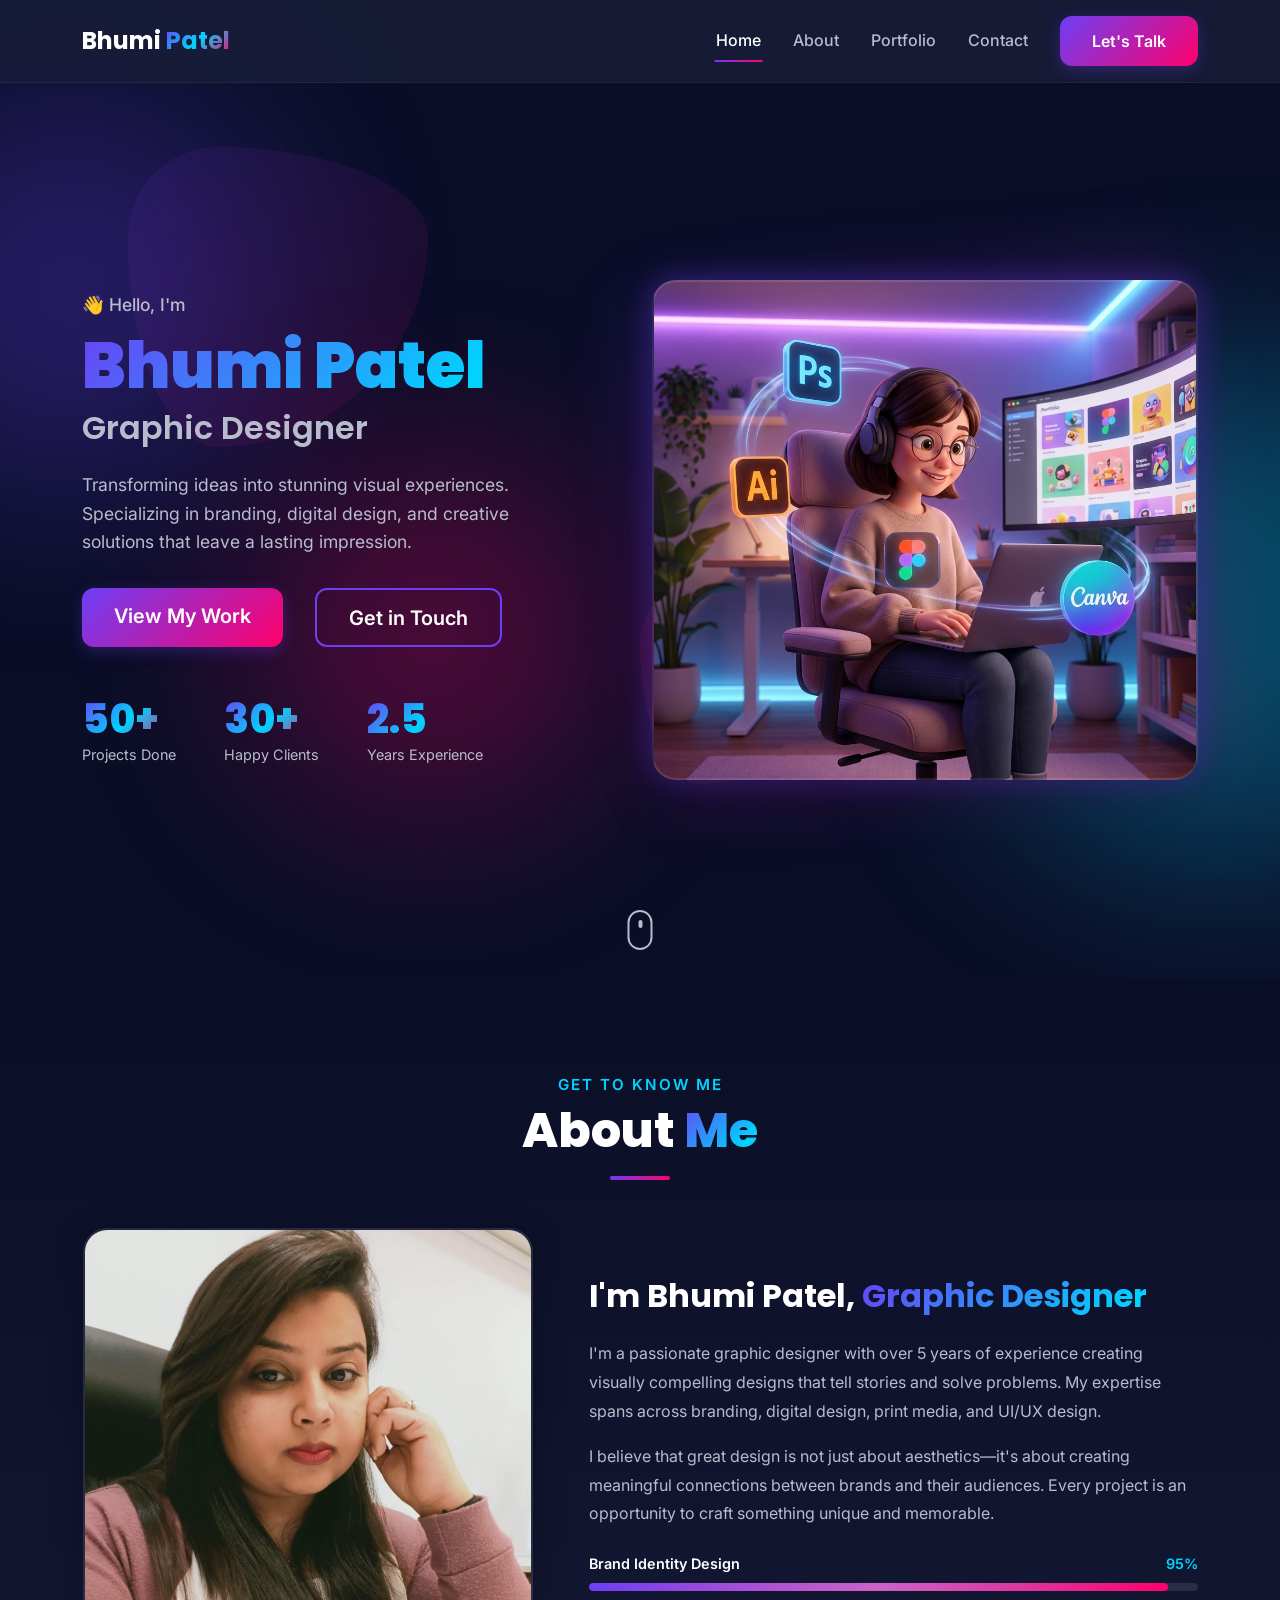
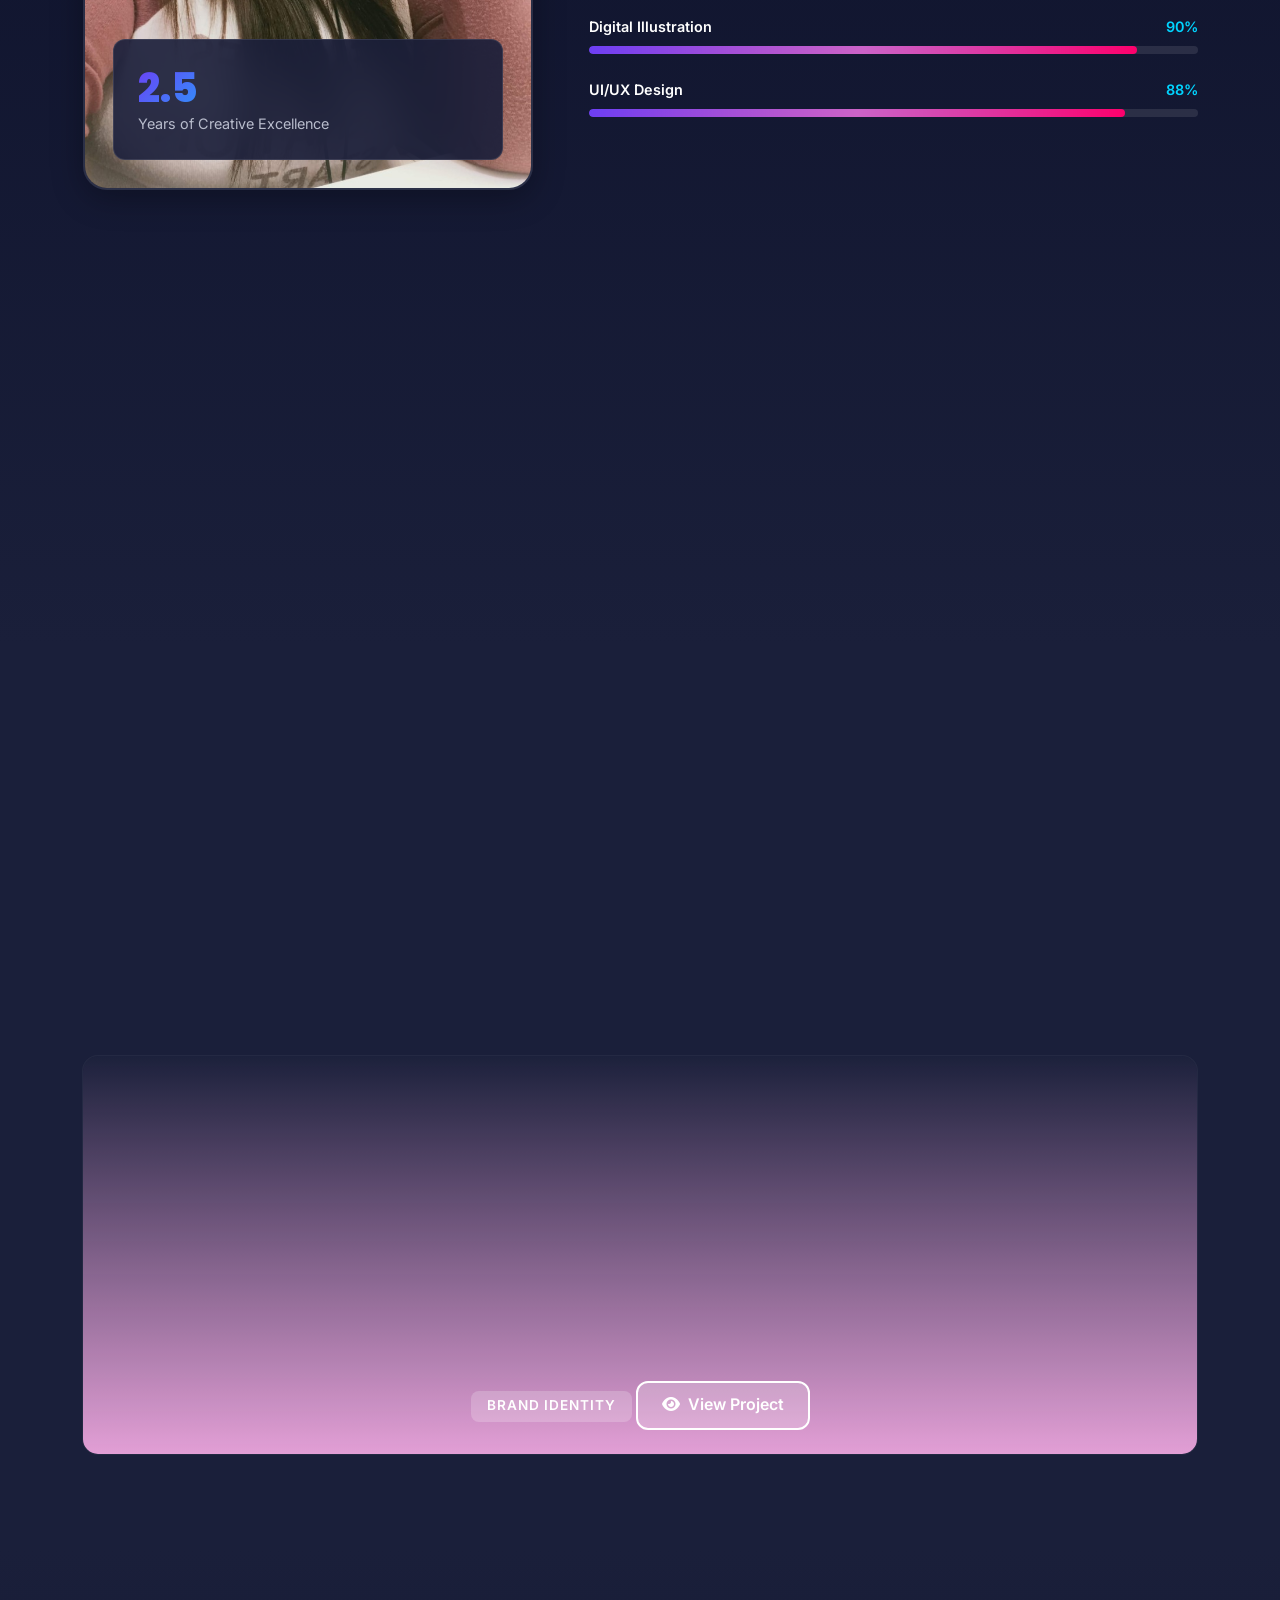
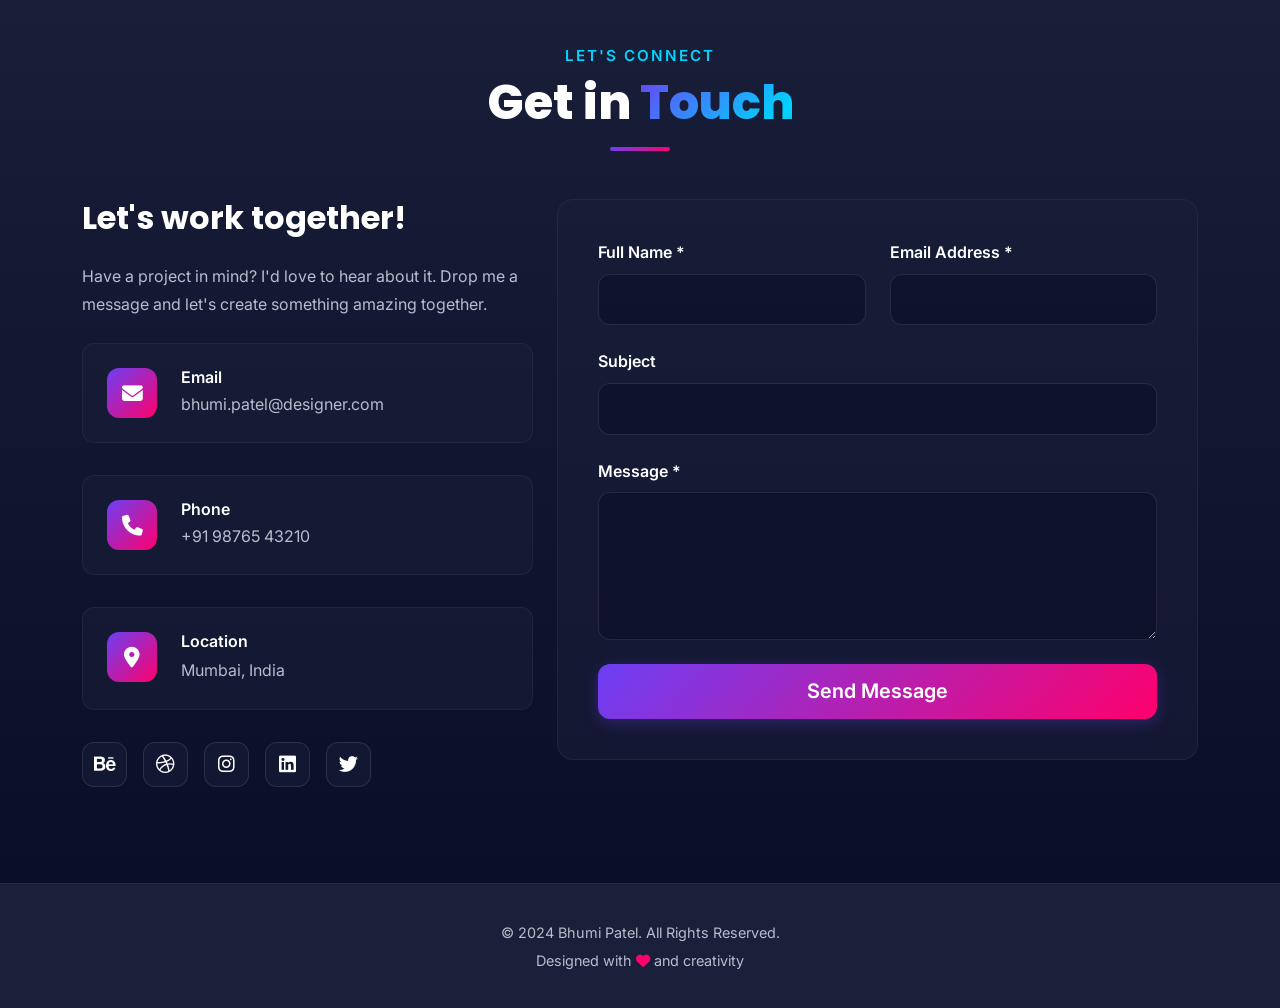
==== index.html @ ef83e72d "Add project files." ====
<!DOCTYPE html>
<html lang="en">

<head>
    <meta charset="UTF-8">
    <meta name="viewport" content="width=device-width, initial-scale=1.0">
    <meta name="description"
        content="Bhumi Patel - Professional Graphic Designer Portfolio | Photoshop, Illustrator, Figma Expert">
    <meta name="keywords" content="graphic designer, portfolio, Bhumi Patel, Photoshop, Illustrator, Figma, Canva">
    <title>Bhumi Patel | Graphic Designer Portfolio</title>

    <!-- Bootstrap 5 CSS -->
    <link href="https://cdn.jsdelivr.net/npm/bootstrap@5.3.2/dist/css/bootstrap.min.css" rel="stylesheet">

    <!-- Google Fonts -->
    <link rel="preconnect" href="https://fonts.googleapis.com">
    <link rel="preconnect" href="https://fonts.gstatic.com" crossorigin>
    <link
        href="https://fonts.googleapis.com/css2?family=Inter:wght@300;400;500;600;700;800&family=Poppins:wght@400;500;600;700;800;900&display=swap"
        rel="stylesheet">

    <!-- Font Awesome Icons -->
    <link rel="stylesheet" href="https://cdnjs.cloudflare.com/ajax/libs/font-awesome/6.5.1/css/all.min.css">

    <!-- Custom CSS -->
    <link rel="stylesheet" href="css/style.css">

</head>

<body>
    <!-- Loading Screen -->
    <div id="loading-screen">
        <div class="loader">
            <div class="loader-circle"></div>
            <p class="mt-3">Loading Portfolio...</p>
        </div>
    </div>

    <!-- Floating Blur Elements -->
    <div class="blur-element blur-1"></div>
    <div class="blur-element blur-2"></div>
    <div class="blur-element blur-3"></div>

    <!-- Navigation -->
    <nav class="navbar navbar-expand-lg fixed-top" id="mainNav">
        <div class="container">
            <a class="navbar-brand" href="#home">
                <span class="brand-text">Bhumi</span>
                <span class="brand-accent">Patel</span>
            </a>
            <button class="navbar-toggler" type="button" data-bs-toggle="collapse" data-bs-target="#navbarNav">
                <span></span>
                <span></span>
                <span></span>
            </button>
            <div class="collapse navbar-collapse" id="navbarNav">
                <ul class="navbar-nav ms-auto">
                    <li class="nav-item">
                        <a class="nav-link active" href="#home">Home</a>
                    </li>
                    <li class="nav-item">
                        <a class="nav-link" href="#about">About</a>
                    </li>
                    <li class="nav-item">
                        <a class="nav-link" href="#portfolio">Portfolio</a>
                    </li>
                    <li class="nav-item">
                        <a class="nav-link" href="#contact">Contact</a>
                    </li>
                </ul>
                <a href="#contact" class="btn btn-primary ms-lg-3 cta-btn">Let's Talk</a>
            </div>
        </div>
    </nav>

    <!-- Hero Section -->
    <section id="home" class="hero-section">
        <div class="hero-bg-shapes">
            <div class="shape shape-1"></div>
            <div class="shape shape-2"></div>
            <div class="shape shape-3"></div>
        </div>
        <div class="container">
            <div class="row align-items-center min-vh-100">
                <div class="col-lg-6" data-aos="fade-right">
                    <div class="hero-content">
                        <h5 class="hero-subtitle">👋 Hello, I'm</h5>
                        <h1 class="hero-title">
                            <span class="gradient-text">Bhumi Patel</span>
                        </h1>
                        <h2 class="hero-tagline">Graphic Designer</h2>
                        <p class="hero-description">
                            Transforming ideas into stunning visual experiences. Specializing in branding,
                            digital design, and creative solutions that leave a lasting impression.
                        </p>
                        <div class="hero-buttons">
                            <a href="#portfolio" class="btn btn-primary btn-lg me-3">View My Work</a>
                            <a href="#contact" class="btn btn-outline-primary btn-lg">Get in Touch</a>
                        </div>
                        <div class="hero-stats">
                            <div class="stat-item">
                                <h3>50+</h3>
                                <p>Projects Done</p>
                            </div>
                            <div class="stat-item">
                                <h3>30+</h3>
                                <p>Happy Clients</p>
                            </div>
                            <div class="stat-item">
                                <h3>2.5</h3>
                                <p>Years Experience</p>
                            </div>
                        </div>
                    </div>
                </div>
                <div class="col-lg-6" data-aos="fade-left">
                    <div class="hero-image-container">
                        <div class="hero-image-bg"></div>
                        <div class="hero-image" id="heroImage"></div>
                    </div>
                </div>
            </div>
        </div>
        <div class="scroll-indicator">
            <div class="mouse"></div>
        </div>
    </section>

    <!-- About Section -->
    <section id="about" class="about-section section-padding">
        <div class="container">
            <div class="section-header text-center" data-aos="fade-up">
                <h6 class="section-subtitle">Get to Know Me</h6>
                <h2 class="section-title">About <span class="gradient-text">Me</span></h2>
                <div class="title-underline"></div>
            </div>

            <div class="row align-items-center mt-5">
                <div class="col-lg-5" data-aos="fade-right">
                    <div class="about-image-wrapper">
                        <div class="about-image">
                            <img src="img/about-me.jpg" alt="Bhumi Patel" class="img-fluid">
                        </div>
                        <div class="about-image-overlay">
                            <div class="overlay-text">
                                <h3>2.5</h3>
                                <p>Years of Creative Excellence</p>
                            </div>
                        </div>
                    </div>
                </div>
                <div class="col-lg-7" data-aos="fade-left">
                    <div class="about-content">
                        <h3 class="about-heading">I'm Bhumi Patel, <span class="gradient-text">Graphic Designer</span>
                        </h3>
                        <p class="about-text">
                            I'm a passionate graphic designer with over 5 years of experience creating
                            visually compelling designs that tell stories and solve problems. My expertise
                            spans across branding, digital design, print media, and UI/UX design.
                        </p>
                        <p class="about-text">
                            I believe that great design is not just about aesthetics—it's about creating
                            meaningful connections between brands and their audiences. Every project is
                            an opportunity to craft something unique and memorable.
                        </p>

                        <!-- Skills Progress -->
                        <div class="skills-wrapper mt-4">
                            <div class="skill-item">
                                <div class="skill-header">
                                    <span>Brand Identity Design</span>
                                    <span class="skill-percentage">95%</span>
                                </div>
                                <div class="skill-bar">
                                    <div class="skill-progress" style="width: 95%"></div>
                                </div>
                            </div>
                            <div class="skill-item">
                                <div class="skill-header">
                                    <span>Digital Illustration</span>
                                    <span class="skill-percentage">90%</span>
                                </div>
                                <div class="skill-bar">
                                    <div class="skill-progress" style="width: 90%"></div>
                                </div>
                            </div>
                            <div class="skill-item">
                                <div class="skill-header">
                                    <span>UI/UX Design</span>
                                    <span class="skill-percentage">88%</span>
                                </div>
                                <div class="skill-bar">
                                    <div class="skill-progress" style="width: 88%"></div>
                                </div>
                            </div>
                        </div>
                    </div>
                </div>
            </div>

            <!-- Design Tools -->
            <div class="tools-section mt-5" data-aos="fade-up">
                <h3 class="text-center mb-5">My <span class="gradient-text">Design Tools</span></h3>
                <div class="row g-4">
                    <div class="col-lg-2 col-md-4 col-6">
                        <div class="tool-card">
                            <div class="tool-icon photoshop">
                                <img src="img/photoshop-v2.jpg" alt="Photoshop">
                            </div>
                            <h5>Photoshop</h5>
                        </div>
                    </div>
                    <div class="col-lg-2 col-md-4 col-6">
                        <div class="tool-card">
                            <div class="tool-icon illustrator">
                                <img src="img/Illustrator logo.jpeg" alt="Illustrator">
                            </div>
                            <h5>Illustrator</h5>
                        </div>
                    </div>
                    <div class="col-lg-2 col-md-4 col-6">
                        <div class="tool-card">
                            <div class="tool-icon coraldraw">
                                <img src="img/CorelDraw.jpeg" alt="CorelDRAW">
                            </div>
                            <h5>CorelDRAW</h5>
                        </div>
                    </div>
                    <div class="col-lg-2 col-md-4 col-6">
                        <div class="tool-card">
                            <div class="tool-icon figma">
                                <img src="img/figma-3d.jpg" alt="Figma">
                            </div>
                            <h5>Figma</h5>
                        </div>
                    </div>
                    <div class="col-lg-2 col-md-4 col-6">
                        <div class="tool-card">
                            <div class="tool-icon canva">
                                <img src="img/Canva Logo.jpeg" alt="Canva">
                            </div>
                            <h5>Canva</h5>
                        </div>
                    </div>
                    <div class="col-lg-2 col-md-4 col-6">
                        <div class="tool-card">
                            <div class="tool-icon other">
                                <i class="fas fa-plus"></i>
                            </div>
                            <h5>More Tools</h5>
                        </div>
                    </div>
                </div>
            </div>
        </div>
    </section>

    <!-- Portfolio Section -->
    <section id="portfolio" class="portfolio-section section-padding">
        <div class="container">
            <div class="section-header text-center" data-aos="fade-up">
                <h6 class="section-subtitle">My Creative Work</h6>
                <h2 class="section-title">Featured <span class="gradient-text">Portfolio</span></h2>
                <div class="title-underline"></div>
            </div>

            <!-- Portfolio Filter -->
            <div class="portfolio-filter text-center mt-5" data-aos="fade-up">
                <button class="filter-btn active" data-filter="branding">Brand Identity</button>
                <button class="filter-btn" data-filter="logo">Logo Design</button>
                <button class="filter-btn" data-filter="uiux">UI UX Design</button>
                <button class="filter-btn" data-filter="social">Social Media</button>
                <button class="filter-btn" data-filter="beauty">Beauty Studio</button>
                <button class="filter-btn" data-filter="festival">Festival Posts</button>
                <button class="filter-btn" data-filter="print">Print Design</button>
            </div>

            <!-- Portfolio Grid -->
            <div id="portfolio-grid" class="portfolio-grid mt-5">
                <!-- Data dynamically loaded from projects.json -->
            </div>
        </div>
    </section>

    <!-- Contact Section -->
    <section id="contact" class="contact-section section-padding">
        <div class="container">
            <div class="section-header text-center" data-aos="fade-up">
                <h6 class="section-subtitle">Let's Connect</h6>
                <h2 class="section-title">Get in <span class="gradient-text">Touch</span></h2>
                <div class="title-underline"></div>
            </div>

            <div class="row mt-5">
                <div class="col-lg-5" data-aos="fade-right">
                    <div class="contact-info">
                        <h3 class="mb-4">Let's work together!</h3>
                        <p class="mb-4">
                            Have a project in mind? I'd love to hear about it.
                            Drop me a message and let's create something amazing together.
                        </p>

                        <div class="contact-item">
                            <div class="contact-icon">
                                <i class="fas fa-envelope"></i>
                            </div>
                            <div class="contact-details">
                                <h5>Email</h5>
                                <a href="mailto:bhumi.patel@designer.com">bhumi.patel@designer.com</a>
                            </div>
                        </div>

                        <div class="contact-item">
                            <div class="contact-icon">
                                <i class="fas fa-phone"></i>
                            </div>
                            <div class="contact-details">
                                <h5>Phone</h5>
                                <a href="tel:+1234567890">+91 98765 43210</a>
                            </div>
                        </div>

                        <div class="contact-item">
                            <div class="contact-icon">
                                <i class="fas fa-map-marker-alt"></i>
                            </div>
                            <div class="contact-details">
                                <h5>Location</h5>
                                <p>Mumbai, India</p>
                            </div>
                        </div>

                        <div class="social-links mt-4">
                            <a href="#" class="social-link"><i class="fab fa-behance"></i></a>
                            <a href="#" class="social-link"><i class="fab fa-dribbble"></i></a>
                            <a href="#" class="social-link"><i class="fab fa-instagram"></i></a>
                            <a href="#" class="social-link"><i class="fab fa-linkedin"></i></a>
                            <a href="#" class="social-link"><i class="fab fa-twitter"></i></a>
                        </div>
                    </div>
                </div>

                <div class="col-lg-7" data-aos="fade-left">
                    <form id="contactForm" class="contact-form">
                        <div class="row">
                            <div class="col-md-6">
                                <div class="form-group">
                                    <label for="name">Full Name *</label>
                                    <input type="text" id="name" name="name" class="form-control" required>
                                    <span class="error-message"></span>
                                </div>
                            </div>
                            <div class="col-md-6">
                                <div class="form-group">
                                    <label for="email">Email Address *</label>
                                    <input type="email" id="email" name="email" class="form-control" required>
                                    <span class="error-message"></span>
                                </div>
                            </div>
                        </div>

                        <div class="form-group">
                            <label for="subject">Subject</label>
                            <input type="text" id="subject" name="subject" class="form-control">
                        </div>

                        <div class="form-group">
                            <label for="message">Message *</label>
                            <textarea id="message" name="message" class="form-control" rows="5" required></textarea>
                            <span class="error-message"></span>
                        </div>

                        <button type="submit" class="btn btn-primary btn-lg w-100">
                            <span class="btn-text">Send Message</span>
                            <span class="btn-loading" style="display: none;">
                                <i class="fas fa-spinner fa-spin"></i> Sending...
                            </span>
                        </button>

                        <div class="form-message mt-3" style="display: none;"></div>
                    </form>
                </div>
            </div>
        </div>
    </section>

    <!-- Footer -->
    <footer class="footer">
        <div class="container">
            <div class="footer-content">
                <p>&copy; 2024 Bhumi Patel. All Rights Reserved.</p>
                <p class="footer-tagline">Designed with <i class="fas fa-heart"></i> and creativity</p>
            </div>
        </div>
    </footer>

    <!-- Portfolio Modal -->
    <div class="modal fade" id="portfolioModal" tabindex="-1">
        <div class="modal-dialog modal-lg modal-dialog-centered">
            <div class="modal-content">
                <button type="button" class="modal-close" data-bs-dismiss="modal">
                    <i class="fas fa-times"></i>
                </button>
                <div class="modal-body">
                    <div id="projectCarousel" class="carousel slide mb-4" data-bs-ride="false">
                        <div class="carousel-inner" id="modalCarouselContents">
                            <!-- Images will be injected by JavaScript -->
                        </div>
                        <button class="carousel-control-prev" type="button" data-bs-target="#projectCarousel"
                            data-bs-slide="prev">
                            <span class="carousel-control-prev-icon" aria-hidden="true"></span>
                            <span class="visually-hidden">Previous</span>
                        </button>
                        <button class="carousel-control-next" type="button" data-bs-target="#projectCarousel"
                            data-bs-slide="next">
                            <span class="carousel-control-next-icon" aria-hidden="true"></span>
                            <span class="visually-hidden">Next</span>
                        </button>
                    </div>
                    <div class="modal-project-info text-center mt-3">
                        <span class="modal-category"></span>
                    </div>
                </div>
            </div>
        </div>
    </div>

    <!-- Bootstrap JS -->
    <script src="https://cdn.jsdelivr.net/npm/bootstrap@5.3.2/dist/js/bootstrap.bundle.min.js"></script>

    <!-- Custom JS -->
    <script src="js/projects-data.js"></script>
    <script src="js/script.js"></script>
</body>

</html>
---- css/style.css ----
/* ========================================
   CSS Variables & Design Tokens
   ======================================== */
:root {
    /* Colors */
    --color-primary: #6C3FF5;
    --color-secondary: #00D4FF;
    --color-accent: #FF006B;
    --color-bg-dark: #0A0E27;
    --color-bg-surface: #1A1F3A;
    --color-text-primary: #FFFFFF;
    --color-text-secondary: #B8BCCC;
    --color-text-muted: #6B7280;

    /* Gradients */
    --gradient-primary: linear-gradient(135deg, #6C3FF5 0%, #FF006B 100%);
    --gradient-secondary: linear-gradient(135deg, #00D4FF 0%, #6C3FF5 100%);
    --gradient-tertiary: linear-gradient(135deg, #FF006B 0%, #FF8A00 100%);
    --gradient-text: linear-gradient(135deg, #6C3FF5 0%, #00D4FF 50%, #FF006B 100%);

    /* Spacing */
    --spacing-xs: 0.5rem;
    --spacing-sm: 1rem;
    --spacing-md: 1.5rem;
    --spacing-lg: 2rem;
    --spacing-xl: 3rem;
    --spacing-2xl: 4rem;
    --spacing-3xl: 6rem;

    /* Typography */
    --font-primary: 'Inter', sans-serif;
    --font-heading: 'Poppins', sans-serif;

    /* Transitions */
    --transition-fast: 0.2s ease;
    --transition-normal: 0.3s ease;
    --transition-slow: 0.5s ease;

    /* Shadows */
    --shadow-sm: 0 2px 8px rgba(0, 0, 0, 0.1);
    --shadow-md: 0 4px 16px rgba(0, 0, 0, 0.2);
    --shadow-lg: 0 8px 32px rgba(0, 0, 0, 0.3);
    --shadow-glow: 0 0 30px rgba(108, 63, 245, 0.5);

    /* Border Radius */
    --radius-sm: 8px;
    --radius-md: 12px;
    --radius-lg: 16px;
    --radius-xl: 24px;
}

/* ========================================
   Global Styles & Reset
   ======================================== */
* {
    margin: 0;
    padding: 0;
    box-sizing: border-box;
}

html {
    scroll-behavior: smooth;
}

body {
    font-family: var(--font-primary);
    background-color: var(--color-bg-dark);
    color: var(--color-text-primary);
    line-height: 1.6;
    overflow-x: hidden;
}

::selection {
    background-color: var(--color-primary);
    color: var(--color-text-primary);
}

/* ========================================
   Loading Screen
   ======================================== */
#loading-screen {
    position: fixed;
    top: 0;
    left: 0;
    width: 100%;
    height: 100%;
    background: var(--color-bg-dark);
    display: flex;
    align-items: center;
    justify-content: center;
    z-index: 9999;
    transition: opacity 0.5s ease, visibility 0.5s ease;
}

#loading-screen.hidden {
    opacity: 0;
    visibility: hidden;
}

.loader {
    text-align: center;
}

.loader-circle {
    width: 60px;
    height: 60px;
    border: 4px solid transparent;
    border-top-color: var(--color-primary);
    border-right-color: var(--color-secondary);
    border-radius: 50%;
    animation: spin 1s linear infinite;
    margin: 0 auto;
}

.loader p {
    color: var(--color-text-secondary);
    margin-top: 1rem;
    font-size: 0.9rem;
}

@keyframes spin {
    to {
        transform: rotate(360deg);
    }
}

/* ========================================
   Floating Blur Elements
   ======================================== */
.blur-element {
    position: fixed;
    border-radius: 50%;
    filter: blur(100px);
    opacity: 0.3;
    pointer-events: none;
    z-index: -1;
    animation: floatAnimation 20s ease-in-out infinite;
}

.blur-1 {
    width: 400px;
    height: 400px;
    background: var(--color-primary);
    top: 10%;
    left: -10%;
    animation-delay: 0s;
}

.blur-2 {
    width: 500px;
    height: 500px;
    background: var(--color-secondary);
    top: 40%;
    right: -15%;
    animation-delay: 7s;
}

.blur-3 {
    width: 350px;
    height: 350px;
    background: var(--color-accent);
    bottom: 10%;
    left: 20%;
    animation-delay: 14s;
}

@keyframes floatAnimation {

    0%,
    100% {
        transform: translate(0, 0) rotate(0deg);
    }

    33% {
        transform: translate(30px, -50px) rotate(120deg);
    }

    66% {
        transform: translate(-20px, 20px) rotate(240deg);
    }
}

/* ========================================
   Navigation
   ======================================== */
.navbar {
    background: rgba(26, 31, 58, 0.8);
    backdrop-filter: blur(20px);
    padding: 1rem 0;
    transition: all var(--transition-normal);
    border-bottom: 1px solid rgba(255, 255, 255, 0.05);
}

.navbar.scrolled {
    background: rgba(26, 31, 58, 0.95);
    box-shadow: var(--shadow-lg);
}

.navbar-brand {
    font-family: var(--font-heading);
    font-size: 1.5rem;
    font-weight: 700;
    text-decoration: none;
}

.brand-text {
    color: var(--color-text-primary);
}

.brand-accent {
    background: var(--gradient-text);
    -webkit-background-clip: text;
    -webkit-text-fill-color: transparent;
    background-clip: text;
}

.navbar-nav .nav-link {
    color: var(--color-text-secondary);
    font-weight: 500;
    margin: 0 0.5rem;
    padding: 0.5rem 1rem;
    transition: all var(--transition-fast);
    position: relative;
}

.navbar-nav .nav-link::after {
    content: '';
    position: absolute;
    bottom: 0;
    left: 50%;
    transform: translateX(-50%);
    width: 0;
    height: 2px;
    background: var(--gradient-primary);
    transition: width var(--transition-normal);
}

.navbar-nav .nav-link:hover,
.navbar-nav .nav-link.active {
    color: var(--color-text-primary);
}

.navbar-nav .nav-link:hover::after,
.navbar-nav .nav-link.active::after {
    width: 80%;
}

.cta-btn {
    background: var(--gradient-primary);
    color: var(--color-text-primary);
    padding: 0.6rem 1.5rem;
    border-radius: var(--radius-md);
    border: none;
    font-weight: 600;
    transition: all var(--transition-normal);
    box-shadow: 0 4px 15px rgba(108, 63, 245, 0.3);
}

.cta-btn:hover {
    transform: translateY(-2px);
    box-shadow: 0 6px 20px rgba(108, 63, 245, 0.5);
    color: var(--color-text-primary);
}

/* Hamburger Menu */
.navbar-toggler {
    border: none;
    padding: 0;
    width: 30px;
    height: 24px;
    position: relative;
    cursor: pointer;
}

.navbar-toggler span {
    display: block;
    width: 100%;
    height: 3px;
    background: var(--color-text-primary);
    border-radius: 2px;
    position: absolute;
    transition: all var(--transition-normal);
}

.navbar-toggler span:nth-child(1) {
    top: 0;
}

.navbar-toggler span:nth-child(2) {
    top: 50%;
    transform: translateY(-50%);
}

.navbar-toggler span:nth-child(3) {
    bottom: 0;
}

.navbar-toggler:not(.collapsed) span:nth-child(1) {
    top: 50%;
    transform: translateY(-50%) rotate(45deg);
}

.navbar-toggler:not(.collapsed) span:nth-child(2) {
    opacity: 0;
}

.navbar-toggler:not(.collapsed) span:nth-child(3) {
    bottom: 50%;
    transform: translateY(50%) rotate(-45deg);
}

/* ========================================
   Hero Section
   ======================================== */
.hero-section {
    position: relative;
    min-height: 100vh;
    display: flex;
    align-items: center;
    overflow: hidden;
    padding-top: 80px;
}

.hero-bg-shapes {
    position: absolute;
    top: 0;
    left: 0;
    width: 100%;
    height: 100%;
    overflow: hidden;
    z-index: 0;
}

.shape {
    position: absolute;
    border-radius: 30% 70% 70% 30% / 30% 30% 70% 70%;
    animation: morphShape 15s ease-in-out infinite;
}

.shape-1 {
    width: 300px;
    height: 300px;
    background: linear-gradient(135deg, rgba(108, 63, 245, 0.1) 0%, rgba(255, 0, 107, 0.1) 100%);
    top: 15%;
    left: 10%;
    animation-delay: 0s;
}

.shape-2 {
    width: 250px;
    height: 250px;
    background: linear-gradient(135deg, rgba(0, 212, 255, 0.1) 0%, rgba(108, 63, 245, 0.1) 100%);
    top: 50%;
    right: 15%;
    animation-delay: 5s;
}

.shape-3 {
    width: 200px;
    height: 200px;
    background: linear-gradient(135deg, rgba(255, 0, 107, 0.1) 0%, rgba(255, 138, 0, 0.1) 100%);
    bottom: 20%;
    left: 50%;
    animation-delay: 10s;
}

@keyframes morphShape {

    0%,
    100% {
        border-radius: 30% 70% 70% 30% / 30% 30% 70% 70%;
        transform: rotate(0deg) scale(1);
    }

    25% {
        border-radius: 58% 42% 75% 25% / 76% 46% 54% 24%;
        transform: rotate(90deg) scale(1.1);
    }

    50% {
        border-radius: 50% 50% 33% 67% / 55% 27% 73% 45%;
        transform: rotate(180deg) scale(0.9);
    }

    75% {
        border-radius: 33% 67% 58% 42% / 63% 68% 32% 37%;
        transform: rotate(270deg) scale(1.05);
    }
}

.hero-content {
    position: relative;
    z-index: 2;
}

.hero-subtitle {
    font-size: 1.1rem;
    color: var(--color-text-secondary);
    margin-bottom: 1rem;
    animation: fadeInUp 0.8s ease 0.2s both;
}

.hero-title {
    font-family: var(--font-heading);
    font-size: 4rem;
    font-weight: 900;
    line-height: 1.1;
    margin-bottom: 0.5rem;
    animation: fadeInUp 0.8s ease 0.4s both;
}

.gradient-text {
    background: var(--gradient-text);
    -webkit-background-clip: text;
    -webkit-text-fill-color: transparent;
    background-clip: text;
    background-size: 200% auto;
    animation: gradientShift 3s linear infinite;
}

@keyframes gradientShift {
    to {
        background-position: 200% center;
    }
}

.hero-tagline {
    font-family: var(--font-heading);
    font-size: 2rem;
    font-weight: 600;
    color: var(--color-text-secondary);
    margin-bottom: 1.5rem;
    animation: fadeInUp 0.8s ease 0.6s both;
}

.hero-description {
    font-size: 1.1rem;
    color: var(--color-text-secondary);
    margin-bottom: 2rem;
    max-width: 500px;
    animation: fadeInUp 0.8s ease 0.8s both;
}

.hero-buttons {
    display: flex;
    gap: 1rem;
    flex-wrap: wrap;
    margin-bottom: 3rem;
    animation: fadeInUp 0.8s ease 1s both;
}

.btn-primary {
    background: var(--gradient-primary);
    color: var(--color-text-primary);
    border: none;
    padding: 0.8rem 2rem;
    border-radius: var(--radius-md);
    font-weight: 600;
    transition: all var(--transition-normal);
    box-shadow: 0 4px 15px rgba(108, 63, 245, 0.3);
}

.btn-primary:hover {
    transform: translateY(-3px);
    box-shadow: 0 8px 25px rgba(108, 63, 245, 0.5);
    color: var(--color-text-primary);
}

.btn-outline-primary {
    background: transparent;
    color: var(--color-text-primary);
    border: 2px solid var(--color-primary);
    padding: 0.8rem 2rem;
    border-radius: var(--radius-md);
    font-weight: 600;
    transition: all var(--transition-normal);
}

.btn-outline-primary:hover {
    background: var(--gradient-primary);
    border-color: transparent;
    transform: translateY(-3px);
    box-shadow: 0 8px 25px rgba(108, 63, 245, 0.5);
    color: var(--color-text-primary);
}

.hero-stats {
    display: flex;
    gap: 3rem;
    animation: fadeInUp 0.8s ease 1.2s both;
}

.stat-item h3 {
    font-family: var(--font-heading);
    font-size: 2.5rem;
    font-weight: 800;
    background: var(--gradient-text);
    -webkit-background-clip: text;
    -webkit-text-fill-color: transparent;
    background-clip: text;
    margin-bottom: 0;
}

.stat-item p {
    color: var(--color-text-secondary);
    font-size: 0.9rem;
    margin: 0;
}

/* Hero Image */
.hero-image-container {
    position: relative;
    animation: fadeInLeft 1s ease 0.5s both;
}

.hero-image-bg {
    position: absolute;
    width: 100%;
    height: 100%;
    background: var(--gradient-primary);
    border-radius: var(--radius-xl);
    transform: rotate(-5deg);
    opacity: 0.2;
    filter: blur(40px);
}

.hero-image {
    position: relative;
    width: 100%;
    height: 500px;
    background: url('../img/hero-girl.png') no-repeat center center;
    background-size: cover;
    border-radius: var(--radius-xl);
    border: 2px solid rgba(255, 255, 255, 0.1);
    backdrop-filter: blur(10px);
    display: flex;
    align-items: center;
    justify-content: center;
    overflow: hidden;
    box-shadow: var(--shadow-lg), var(--shadow-glow);
}

/* Removed placeholder emoji */

/* Scroll Indicator */
.scroll-indicator {
    position: absolute;
    bottom: 30px;
    left: 50%;
    transform: translateX(-50%);
    animation: bounce 2s infinite;
}

.mouse {
    width: 25px;
    height: 40px;
    border: 2px solid var(--color-text-secondary);
    border-radius: 15px;
    position: relative;
}

.mouse::before {
    content: '';
    width: 4px;
    height: 8px;
    background: var(--color-text-secondary);
    border-radius: 2px;
    position: absolute;
    top: 8px;
    left: 50%;
    transform: translateX(-50%);
    animation: scroll 1.5s infinite;
}

@keyframes scroll {
    0% {
        opacity: 1;
        transform: translateX(-50%) translateY(0);
    }

    100% {
        opacity: 0;
        transform: translateX(-50%) translateY(10px);
    }
}

@keyframes bounce {

    0%,
    20%,
    50%,
    80%,
    100% {
        transform: translateX(-50%) translateY(0);
    }

    40% {
        transform: translateX(-50%) translateY(-10px);
    }

    60% {
        transform: translateX(-50%) translateY(-5px);
    }
}

/* ========================================
   Section Utilities
   ======================================== */
.section-padding {
    padding: var(--spacing-3xl) 0;
}

.section-header {
    margin-bottom: var(--spacing-xl);
}

.section-subtitle {
    font-size: 0.95rem;
    color: var(--color-secondary);
    text-transform: uppercase;
    letter-spacing: 2px;
    font-weight: 600;
    margin-bottom: 0.5rem;
}

.section-title {
    font-family: var(--font-heading);
    font-size: 3rem;
    font-weight: 800;
    margin-bottom: 1rem;
}

.title-underline {
    width: 60px;
    height: 4px;
    background: var(--gradient-primary);
    margin: 0 auto;
    border-radius: 2px;
}

/* ========================================
   About Section
   ======================================== */
.about-section {
    background: linear-gradient(180deg, var(--color-bg-dark) 0%, var(--color-bg-surface) 100%);
    position: relative;
}

.about-image-wrapper {
    position: relative;
    width: 100%;
    max-width: 450px;
    margin: 0 auto;
    aspect-ratio: 4 / 5;
}

.about-image {
    width: 100%;
    height: 100%;
    border-radius: var(--radius-xl);
    border: 2px solid rgba(255, 255, 255, 0.1);
    backdrop-filter: blur(10px);
    overflow: hidden;
    position: relative;
    box-shadow: var(--shadow-lg);
}

.about-image img {
    width: 100%;
    height: 100%;
    object-fit: cover;
    background-color: rgba(255, 255, 255, 0.02);
    transition: transform var(--transition-slow);
}

.about-image:hover img {
    transform: scale(1.05);
}

/* Removed placeholder emoji */

.about-image-overlay {
    position: absolute;
    bottom: 30px;
    left: 30px;
    right: 30px;
    background: rgba(26, 31, 58, 0.9);
    backdrop-filter: blur(20px);
    padding: 1.5rem;
    border-radius: var(--radius-md);
    border: 1px solid rgba(255, 255, 255, 0.1);
}

.overlay-text h3 {
    font-family: var(--font-heading);
    font-size: 2.5rem;
    font-weight: 800;
    background: var(--gradient-text);
    -webkit-background-clip: text;
    -webkit-text-fill-color: transparent;
    background-clip: text;
    margin: 0;
}

.overlay-text p {
    color: var(--color-text-secondary);
    margin: 0;
    font-size: 0.9rem;
}

.about-content {
    padding-left: 2rem;
}

.about-heading {
    font-family: var(--font-heading);
    font-size: 2rem;
    font-weight: 700;
    margin-bottom: 1.5rem;
}

.about-text {
    color: var(--color-text-secondary);
    margin-bottom: 1rem;
    line-height: 1.8;
}

/* Skills */
.skill-item {
    margin-bottom: 1.5rem;
}

.skill-header {
    display: flex;
    justify-content: space-between;
    margin-bottom: 0.5rem;
    font-size: 0.9rem;
}

.skill-header span:first-child {
    color: var(--color-text-primary);
    font-weight: 600;
}

.skill-percentage {
    color: var(--color-secondary);
    font-weight: 600;
}

.skill-bar {
    height: 8px;
    background: rgba(255, 255, 255, 0.1);
    border-radius: var(--radius-sm);
    overflow: hidden;
}

.skill-progress {
    height: 100%;
    background: var(--gradient-primary);
    border-radius: var(--radius-sm);
    transition: width 1.5s ease;
    position: relative;
    overflow: hidden;
}

.skill-progress::after {
    content: '';
    position: absolute;
    top: 0;
    left: 0;
    right: 0;
    bottom: 0;
    background: linear-gradient(90deg, transparent, rgba(255, 255, 255, 0.3), transparent);
    animation: shimmer 2s infinite;
}

@keyframes shimmer {
    0% {
        transform: translateX(-100%);
    }

    100% {
        transform: translateX(100%);
    }
}

/* Tools */
.tools-section h3 {
    font-family: var(--font-heading);
    font-size: 2rem;
    font-weight: 700;
}

.tool-card {
    background: rgba(255, 255, 255, 0.03);
    backdrop-filter: blur(15px);
    padding: 2.5rem 1.5rem;
    border-radius: var(--radius-xl);
    border: 1px solid rgba(255, 255, 255, 0.1);
    text-align: center;
    transition: all var(--transition-normal);
    cursor: pointer;
    overflow: hidden;
    position: relative;
}

.tool-card:hover {
    transform: translateY(-15px);
    background: rgba(255, 255, 255, 0.05);
    border-color: var(--color-primary);
    box-shadow: 0 15px 40px rgba(108, 63, 245, 0.4),
        0 0 20px rgba(108, 63, 245, 0.2);
}

.tool-icon {
    width: 100px;
    height: 100px;
    margin: 0 auto 1.5rem;
    border-radius: var(--radius-lg);
    display: flex;
    align-items: center;
    justify-content: center;
    padding: 15px;
    transition: all var(--transition-normal);
    background: rgba(0, 0, 0, 0.2);
    border: 1px solid rgba(255, 255, 255, 0.05);
}

.tool-icon img {
    width: 100%;
    height: 100%;
    object-fit: cover;
}

.tool-icon i {
    font-size: 2rem;
}

.tool-card:hover .tool-icon {
    transform: scale(1.1) rotate(5deg);
}

.tool-icon.photoshop {
    background: transparent;
}

.tool-icon.illustrator {
    background: transparent;
}

.tool-icon.coraldraw {
    background: transparent;
}

.tool-icon.figma {
    background: transparent;
}

.tool-icon.canva {
    background: transparent;
}

.tool-icon.other {
    background: var(--gradient-primary);
}

.tool-card h5 {
    font-size: 1rem;
    font-weight: 600;
    margin: 0;
    color: var(--color-text-primary);
}

/* ========================================
   Portfolio Section
   ======================================== */
.portfolio-section {
    background: var(--color-bg-surface);
    position: relative;
}

.portfolio-filter {
    display: flex;
    gap: 1rem;
    justify-content: center;
    flex-wrap: wrap;
}

.filter-btn {
    background: transparent;
    color: var(--color-text-secondary);
    border: 2px solid rgba(255, 255, 255, 0.1);
    padding: 0.6rem 1.5rem;
    border-radius: var(--radius-md);
    font-weight: 600;
    cursor: pointer;
    transition: all var(--transition-normal);
}

.filter-btn:hover,
.filter-btn.active {
    background: var(--gradient-primary);
    border-color: transparent;
    color: var(--color-text-primary);
    transform: translateY(-2px);
    box-shadow: 0 5px 15px rgba(108, 63, 245, 0.4);
}

.portfolio-grid {
    display: grid;
    grid-template-columns: repeat(auto-fit, minmax(350px, 1fr));
    gap: 2rem;
}

.portfolio-item {
    transition: all var(--transition-normal);
}

.portfolio-item.hide {
    display: none;
}

.portfolio-card {
    position: relative;
    border-radius: var(--radius-lg);
    overflow: hidden;
    cursor: pointer;
    height: 400px;
    background: rgba(26, 31, 58, 0.6);
    border: 1px solid rgba(255, 255, 255, 0.05);
}

.portfolio-image {
    width: 100%;
    height: 100%;
    background-size: cover;
    background-repeat: no-repeat;
    background-position: center;
    background-color: rgba(255, 255, 255, 0.01);
    transition: transform var(--transition-slow);
}

/* Portfolio placeholder images with 3D Vector Style */
.portfolio-img-1 {
    background-image: url('https://images.unsplash.com/photo-1614850523296-d8c1af93d400?auto=format&fit=crop&q=80&w=800');
}

.portfolio-img-2 {
    background-image: url('../img/social-3d.png');
}

.portfolio-img-3 {
    background-image: url('https://images.unsplash.com/photo-1560750588-73207b1ef5b8?auto=format&fit=crop&q=80&w=800');
}

.portfolio-img-4 {
    background-image: url('https://images.unsplash.com/photo-1514361892635-6b07e31e75f9?auto=format&fit=crop&q=80&w=800');
}

.portfolio-img-5 {
    background-image: url('https://images.unsplash.com/photo-1572044162444-ad60f128bdea?auto=format&fit=crop&q=80&w=800');
}

.portfolio-img-6 {
    background-image: url('https://images.unsplash.com/photo-1562577309-4932fdd64cd1?auto=format&fit=crop&q=80&w=800');
}

.portfolio-img-7 {
    background-image: url('https://images.unsplash.com/photo-1581291518062-c9a796e50f34?auto=format&fit=crop&q=80&w=800');
}

.portfolio-overlay {
    position: absolute;
    top: 0;
    left: 0;
    width: 100%;
    height: 100%;
    /* background: linear-gradient(180deg, rgba(0, 0, 0, 0) 0%, rgba(108, 63, 245, 0.95) 100%); */
    background: linear-gradient(180deg, rgba(215, 177, 248, 0) 0%, rgba(237, 166, 222, 0.95) 100%);
    display: flex;
    align-items: flex-end;
    justify-content: center;
    opacity: 1;
}

.modal-carousel-container {
    width: 100%;
    background: rgba(0, 0, 0, 0.2);
    border-radius: var(--radius-lg);
    overflow: hidden;
    display: flex;
    align-items: center;
    justify-content: center;
    min-height: 300px;
    max-height: 70vh;
}

.modal-carousel-img {
    width: 100%;
    height: auto;
    max-height: 70vh;
    object-fit: contain;
    display: block;
    margin: 0 auto;
}

/* Mobile adjustments */
@media (max-width: 768px) {
    .modal-carousel-container {
        min-height: 200px;
        max-height: 50vh;
    }

    .modal-carousel-img {
        max-height: 50vh;
    }
}

.carousel-control-prev,
.carousel-control-next {
    width: 10%;
    opacity: 0.8;
}

.carousel-control-prev-icon,
.carousel-control-next-icon {
    background-color: rgba(108, 63, 245, 0.5);
    border-radius: 50%;
    padding: 1.5rem;
}

.carousel-control-prev:hover,
.carousel-control-next:hover {
    opacity: 1;
}

.portfolio-card:hover .portfolio-overlay {
    opacity: 1;
}

.portfolio-card:hover .portfolio-image {
    transform: scale(1.05);
}

.portfolio-content {
    text-align: center;
    padding: 1.5rem;
    transform: translateY(0);
}

.portfolio-category {
    display: inline-block;
    background: rgba(255, 255, 255, 0.2);
    padding: 0.3rem 1rem;
    border-radius: var(--radius-sm);
    font-size: 0.85rem;
    font-weight: 600;
    margin-bottom: 0.5rem;
    text-transform: uppercase;
    letter-spacing: 1px;
}

.portfolio-title {
    font-family: var(--font-heading);
    font-size: 1.5rem;
    font-weight: 700;
    margin-bottom: 0.5rem;
}

.portfolio-description {
    font-size: 0.95rem;
    margin-bottom: 1.5rem;
    opacity: 0.9;
}

.btn-view {
    background: rgba(255, 255, 255, 0.2);
    color: var(--color-text-primary);
    border: 2px solid var(--color-text-primary);
    padding: 0.6rem 1.5rem;
    border-radius: var(--radius-md);
    font-weight: 600;
    cursor: pointer;
    transition: all var(--transition-normal);
}

.btn-view:hover {
    background: var(--color-text-primary);
    color: var(--color-primary);
    transform: translateY(-2px);
}

/* ========================================
   Contact Section
   ======================================== */
.contact-section {
    background: linear-gradient(180deg, var(--color-bg-surface) 0%, var(--color-bg-dark) 100%);
}

.contact-info h3 {
    font-family: var(--font-heading);
    font-size: 2rem;
    font-weight: 700;
}

.contact-info p {
    color: var(--color-text-secondary);
    line-height: 1.8;
}

.contact-item {
    display: flex;
    gap: 1.5rem;
    margin-bottom: 2rem;
    padding: 1.5rem;
    background: rgba(26, 31, 58, 0.6);
    backdrop-filter: blur(10px);
    border-radius: var(--radius-md);
    border: 1px solid rgba(255, 255, 255, 0.05);
    transition: all var(--transition-normal);
}

.contact-item:hover {
    transform: translateX(10px);
    border-color: rgba(255, 255, 255, 0.2);
    box-shadow: 0 5px 20px rgba(108, 63, 245, 0.2);
}

.contact-icon {
    width: 50px;
    height: 50px;
    background: var(--gradient-primary);
    border-radius: var(--radius-md);
    display: flex;
    align-items: center;
    justify-content: center;
    font-size: 1.3rem;
    flex-shrink: 0;
}

.contact-details h5 {
    font-weight: 600;
    margin-bottom: 0.3rem;
    font-size: 1rem;
}

.contact-details a,
.contact-details p {
    color: var(--color-text-secondary);
    text-decoration: none;
    margin: 0;
    transition: color var(--transition-fast);
}

.contact-details a:hover {
    color: var(--color-secondary);
}

.social-links {
    display: flex;
    gap: 1rem;
}

.social-link {
    width: 45px;
    height: 45px;
    background: rgba(26, 31, 58, 0.6);
    border: 1px solid rgba(255, 255, 255, 0.1);
    border-radius: var(--radius-md);
    display: flex;
    align-items: center;
    justify-content: center;
    color: var(--color-text-primary);
    text-decoration: none;
    font-size: 1.2rem;
    transition: all var(--transition-normal);
}

.social-link:hover {
    background: var(--gradient-primary);
    border-color: transparent;
    color: var(--color-text-primary);
    transform: translateY(-5px);
    box-shadow: 0 5px 15px rgba(108, 63, 245, 0.4);
}

/* Contact Form */
.contact-form {
    background: rgba(26, 31, 58, 0.6);
    backdrop-filter: blur(10px);
    padding: 2.5rem;
    border-radius: var(--radius-lg);
    border: 1px solid rgba(255, 255, 255, 0.05);
}

.form-group {
    margin-bottom: 1.5rem;
}

.form-group label {
    display: block;
    margin-bottom: 0.5rem;
    font-weight: 600;
    color: var(--color-text-primary);
}

.form-control {
    width: 100%;
    padding: 0.8rem 1rem;
    background: rgba(10, 14, 39, 0.6);
    border: 1px solid rgba(255, 255, 255, 0.1);
    border-radius: var(--radius-md);
    color: var(--color-text-primary);
    font-family: var(--font-primary);
    transition: all var(--transition-normal);
}

.form-control:focus {
    outline: none;
    border-color: var(--color-primary);
    box-shadow: 0 0 0 3px rgba(108, 63, 245, 0.1);
}

.form-control::placeholder {
    color: var(--color-text-muted);
}

textarea.form-control {
    resize: vertical;
    min-height: 120px;
}

.error-message {
    display: block;
    color: var(--color-accent);
    font-size: 0.85rem;
    margin-top: 0.3rem;
}

.form-message {
    padding: 1.2rem;
    border-radius: var(--radius-lg);
    text-align: center;
    font-weight: 600;
    margin-top: 1.5rem;
    display: flex;
    align-items: center;
    justify-content: center;
    gap: 0.8rem;
    animation: fadeInUp 0.5s ease both;
    backdrop-filter: blur(10px);
}

.form-message.success {
    background: rgba(67, 233, 123, 0.15);
    color: #43e97b;
    border: 1px solid rgba(67, 233, 123, 0.3);
    box-shadow: 0 4px 15px rgba(67, 233, 123, 0.1);
}

.form-message.error {
    background: rgba(255, 0, 107, 0.15);
    color: var(--color-accent);
    border: 1px solid rgba(255, 0, 107, 0.3);
    box-shadow: 0 4px 15px rgba(255, 0, 107, 0.1);
}


/* ========================================
   Footer
   ======================================== */
.footer {
    background: var(--color-bg-surface);
    padding: 2rem 0;
    border-top: 1px solid rgba(255, 255, 255, 0.05);
    text-align: center;
}

.footer-content p {
    color: var(--color-text-secondary);
    margin: 0.3rem 0;
    font-size: 0.9rem;
}

.footer-tagline .fa-heart {
    color: var(--color-accent);
    animation: heartbeat 1.5s ease infinite;
}

@keyframes heartbeat {

    0%,
    100% {
        transform: scale(1);
    }

    10%,
    30% {
        transform: scale(1.1);
    }

    20%,
    40% {
        transform: scale(1);
    }
}

/* ========================================
   Portfolio Modal
   ======================================== */
.modal-content {
    background: var(--color-bg-surface);
    border: 1px solid rgba(255, 255, 255, 0.1);
    border-radius: var(--radius-lg);
    color: var(--color-text-primary);
}

.modal-close {
    position: absolute;
    top: 20px;
    right: 20px;
    width: 40px;
    height: 40px;
    background: rgba(255, 255, 255, 0.1);
    border: none;
    border-radius: 50%;
    color: var(--color-text-primary);
    font-size: 1.2rem;
    cursor: pointer;
    z-index: 10;
    transition: all var(--transition-normal);
}

.modal-close:hover {
    background: var(--color-accent);
    transform: rotate(90deg);
}

.modal-project-image {
    width: 100%;
    height: 300px;
    background: linear-gradient(135deg, rgba(108, 63, 245, 0.3) 0%, rgba(0, 212, 255, 0.3) 100%);
    border-radius: var(--radius-md);
    margin-bottom: 1.5rem;
}

.modal-project-info {
    padding: 0 1rem 1rem;
}

.modal-category {
    display: inline-block;
    background: var(--gradient-primary);
    padding: 0.3rem 1rem;
    border-radius: var(--radius-sm);
    font-size: 0.85rem;
    font-weight: 600;
    margin-bottom: 1rem;
}

.modal-title {
    font-family: var(--font-heading);
    font-size: 2rem;
    font-weight: 700;
    margin-bottom: 1rem;
}

.modal-description {
    color: var(--color-text-secondary);
    line-height: 1.8;
    margin-bottom: 2rem;
}

.modal-details {
    display: flex;
    flex-direction: column;
    gap: 1rem;
}

.detail-item {
    display: flex;
    gap: 1rem;
}

.detail-item strong {
    color: var(--color-text-primary);
    min-width: 80px;
}

.detail-item span {
    color: var(--color-text-secondary);
}

/* ========================================
   Animations
   ======================================== */
@keyframes fadeInUp {
    from {
        opacity: 0;
        transform: translateY(30px);
    }

    to {
        opacity: 1;
        transform: translateY(0);
    }
}

@keyframes fadeInLeft {
    from {
        opacity: 0;
        transform: translateX(-30px);
    }

    to {
        opacity: 1;
        transform: translateX(0);
    }
}

@keyframes fadeInRight {
    from {
        opacity: 0;
        transform: translateX(30px);
    }

    to {
        opacity: 1;
        transform: translateX(0);
    }
}

[data-aos] {
    opacity: 0;
    transition: opacity 0.8s ease, transform 0.8s ease;
}

[data-aos].aos-animate {
    opacity: 1;
}

[data-aos="fade-up"].aos-animate {
    animation: fadeInUp 0.8s ease both;
}

[data-aos="fade-left"].aos-animate {
    animation: fadeInLeft 0.8s ease both;
}

[data-aos="fade-right"].aos-animate {
    animation: fadeInRight 0.8s ease both;
}

[data-aos="zoom-in"].aos-animate {
    animation: zoomIn 0.8s ease both;
}

@keyframes zoomIn {
    from {
        opacity: 0;
        transform: scale(0.8);
    }

    to {
        opacity: 1;
        transform: scale(1);
    }
}

/* ========================================
   Responsive Design
   ======================================== */
@media (max-width: 991px) {
    .hero-title {
        font-size: 3rem;
    }

    .section-title {
        font-size: 2.5rem;
    }

    .hero-stats {
        gap: 2rem;
    }

    .about-content {
        padding-left: 0;
        margin-top: 2rem;
    }

    .navbar-collapse {
        background: rgba(26, 31, 58, 0.98);
        padding: 1.5rem;
        border-radius: var(--radius-md);
        margin-top: 1rem;
    }

    .cta-btn {
        margin-top: 1rem;
        width: 100%;
    }
}

@media (max-width: 767px) {
    .hero-title {
        font-size: 2.5rem;
    }

    .hero-tagline {
        font-size: 1.5rem;
    }

    .section-title {
        font-size: 2rem;
    }

    .hero-buttons {
        flex-direction: column;
    }

    .hero-buttons .btn {
        width: 100%;
    }

    .hero-stats {
        flex-direction: column;
        gap: 1.5rem;
    }

    .hero-image {
        height: 350px;
        margin-top: 2rem;
    }

    .portfolio-grid {
        grid-template-columns: 1fr;
    }

    .contact-form {
        padding: 1.5rem;
    }

    .section-padding {
        padding: var(--spacing-2xl) 0;
    }

    .tool-card {
        padding: 1.5rem 1rem;
    }

    .about-image-wrapper {
        height: 400px;
    }
}

@media (max-width: 575px) {
    .hero-title {
        font-size: 2rem;
    }

    .section-title {
        font-size: 1.75rem;
    }

    .filter-btn {
        padding: 0.5rem 1rem;
        font-size: 0.85rem;
    }
}
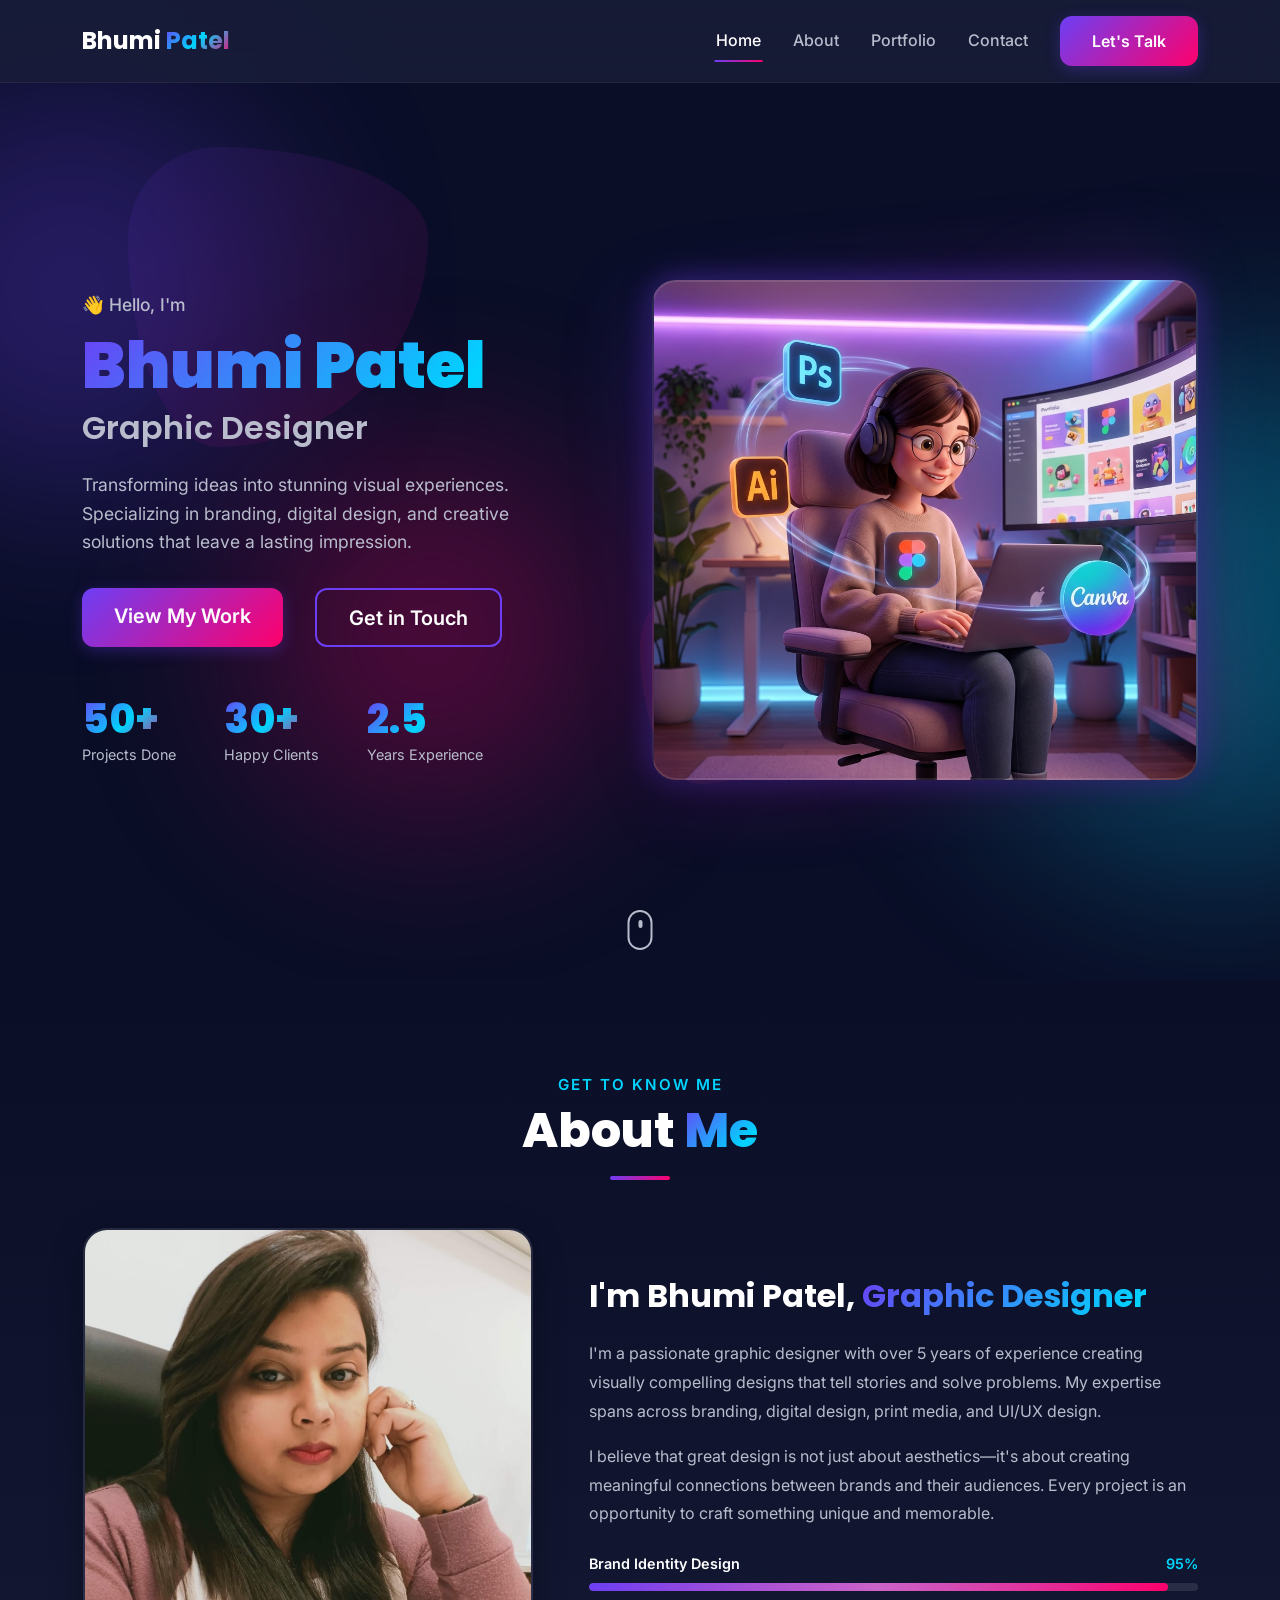
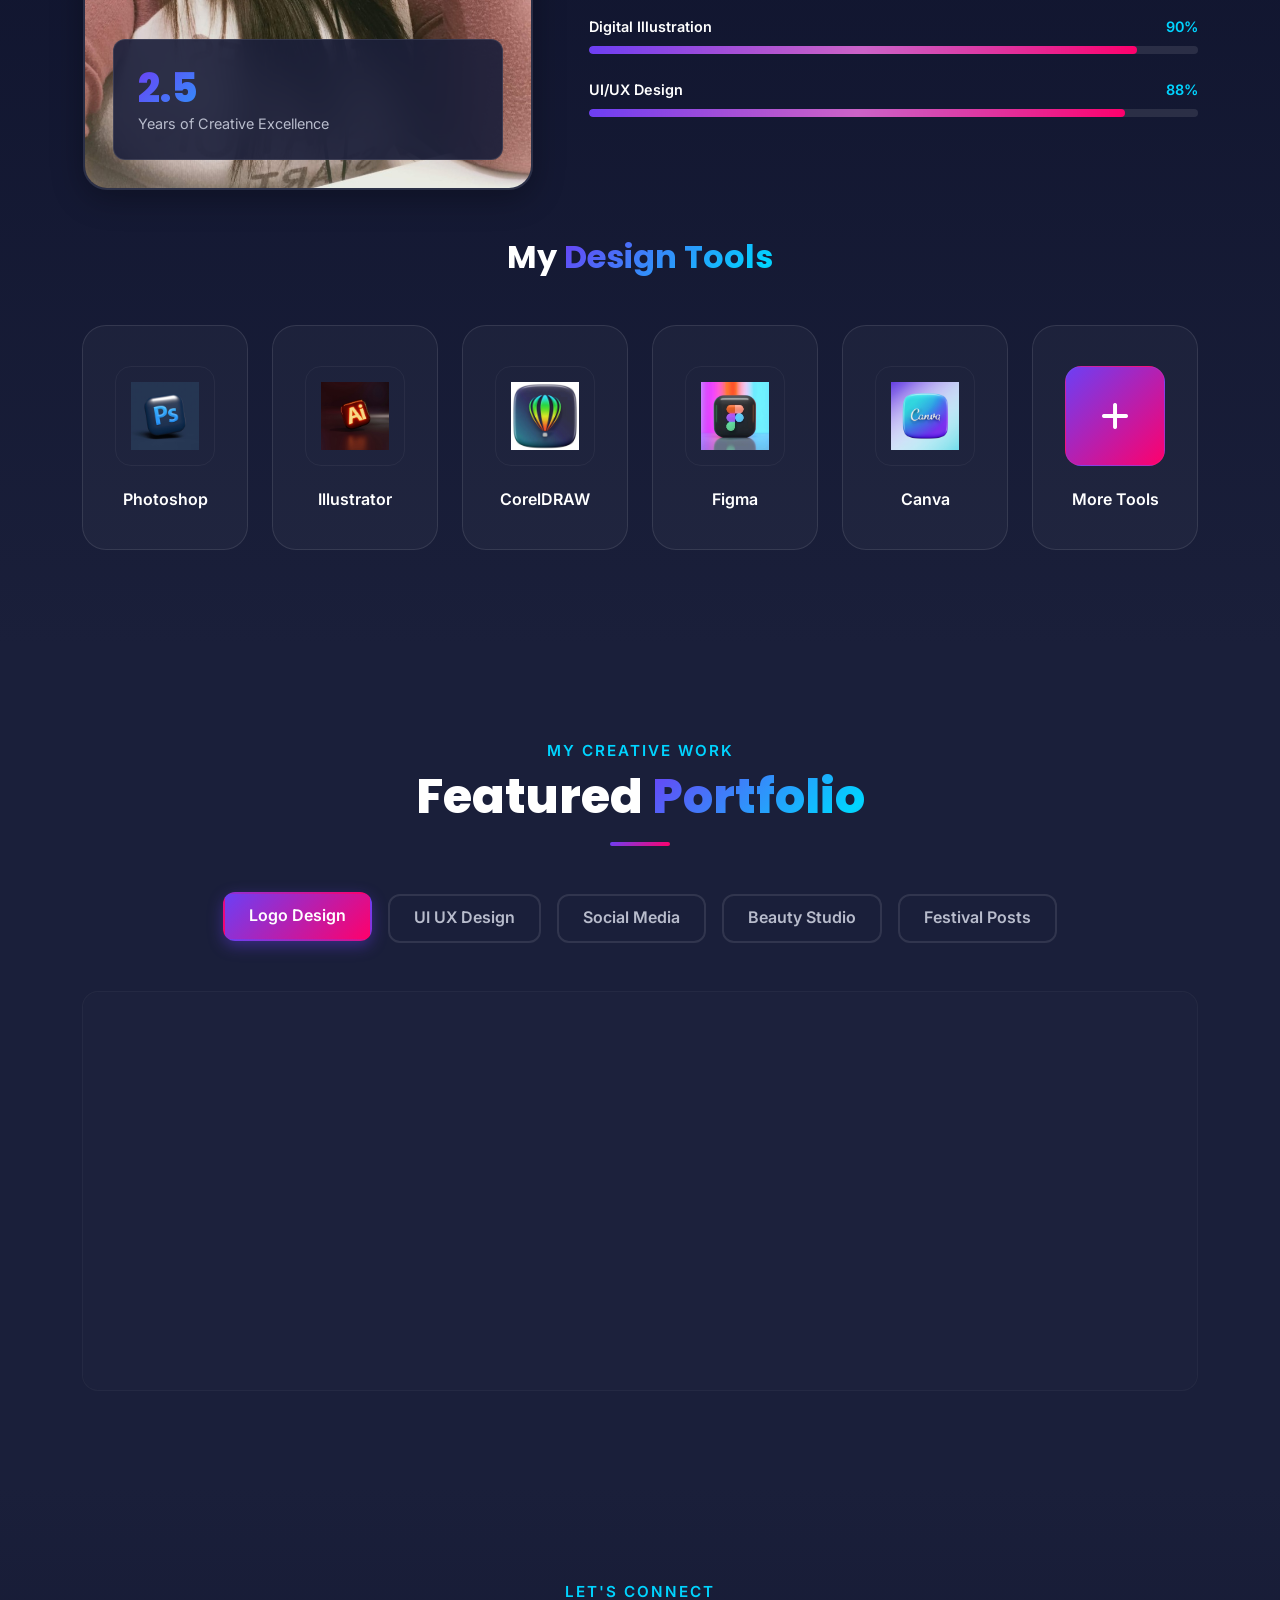
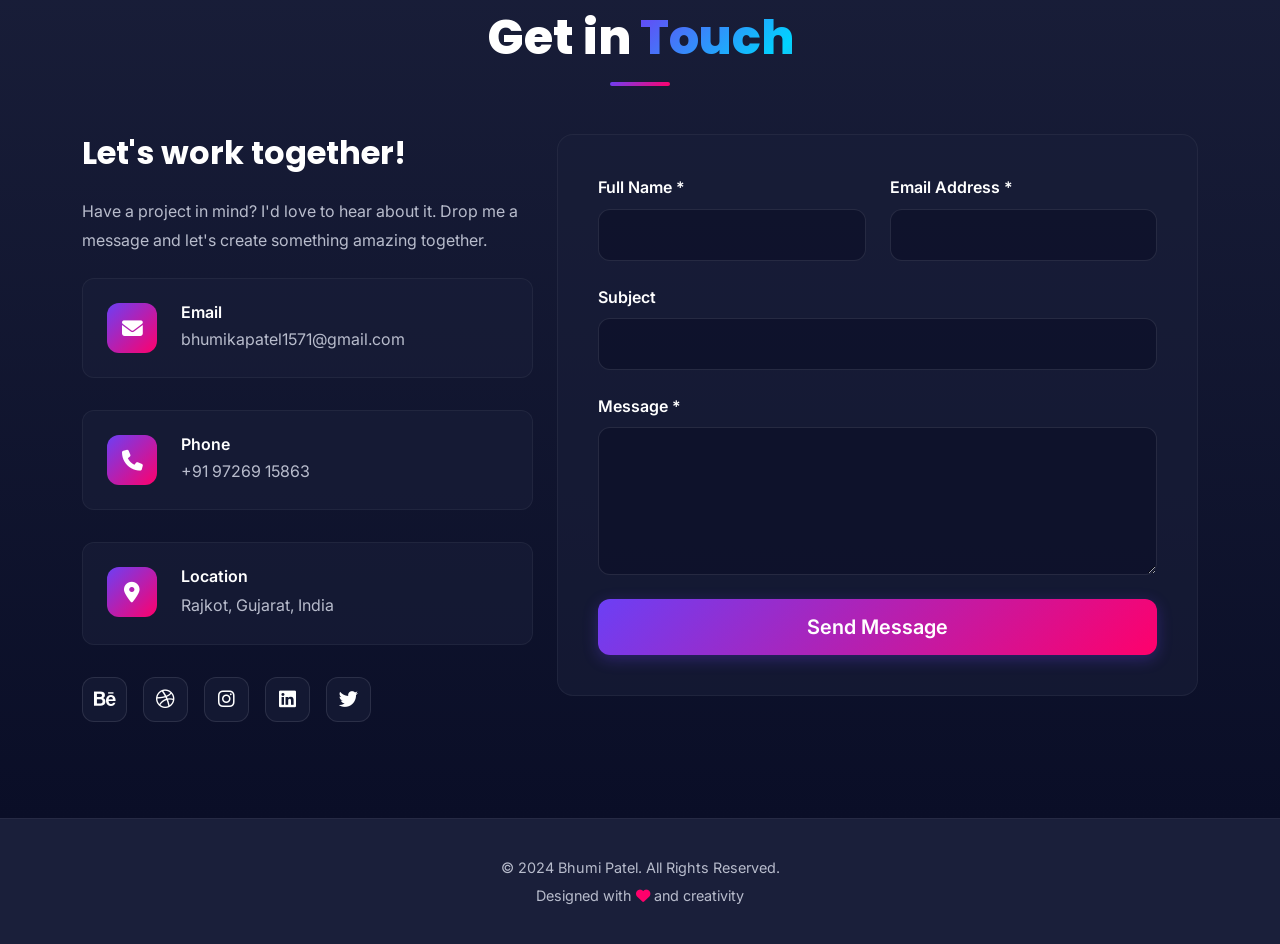
==== commit 6f42568d: "Add Images" ====
--- a/index.html
+++ b/index.html
@@ -266,13 +266,13 @@
 
             <!-- Portfolio Filter -->
             <div class="portfolio-filter text-center mt-5" data-aos="fade-up">
-                <button class="filter-btn active" data-filter="branding">Brand Identity</button>
-                <button class="filter-btn" data-filter="logo">Logo Design</button>
+                <!--<button class="filter-btn " data-filter="branding">Brand Identity</button>-->
+                <button class="filter-btn active" data-filter="logo">Logo Design</button>
                 <button class="filter-btn" data-filter="uiux">UI UX Design</button>
                 <button class="filter-btn" data-filter="social">Social Media</button>
                 <button class="filter-btn" data-filter="beauty">Beauty Studio</button>
                 <button class="filter-btn" data-filter="festival">Festival Posts</button>
-                <button class="filter-btn" data-filter="print">Print Design</button>
+                <!--<button class="filter-btn" data-filter="print">Print Design</button>-->
             </div>
 
             <!-- Portfolio Grid -->
@@ -306,7 +306,7 @@
                             </div>
                             <div class="contact-details">
                                 <h5>Email</h5>
-                                <a href="mailto:bhumi.patel@designer.com">bhumi.patel@designer.com</a>
+                                <a href="mailto:bhumikapatel1571@gmail.com">bhumikapatel1571@gmail.com</a>
                             </div>
                         </div>
 
@@ -316,7 +316,7 @@
                             </div>
                             <div class="contact-details">
                                 <h5>Phone</h5>
-                                <a href="tel:+1234567890">+91 98765 43210</a>
+                                <a href="tel:+919726915863">+91 97269 15863</a>
                             </div>
                         </div>
 
@@ -326,7 +326,7 @@
                             </div>
                             <div class="contact-details">
                                 <h5>Location</h5>
-                                <p>Mumbai, India</p>
+                                <p>Rajkot, Gujarat, India</p>
                             </div>
                         </div>
 
--- a/css/style.css
+++ b/css/style.css
@@ -975,14 +975,39 @@
     left: 0;
     width: 100%;
     height: 100%;
-    /* background: linear-gradient(180deg, rgba(0, 0, 0, 0) 0%, rgba(108, 63, 245, 0.95) 100%); */
     background: linear-gradient(180deg, rgba(215, 177, 248, 0) 0%, rgba(237, 166, 222, 0.95) 100%);
     display: flex;
     align-items: flex-end;
     justify-content: center;
+    opacity: 0;
+    /* Hidden by default, shows on hover */
+    transition: opacity 0.3s ease;
+}
+
+.portfolio-card:hover .portfolio-overlay {
     opacity: 1;
-}
-
+    /* Show overlay on hover */
+}
+
+.portfolio-card:hover .portfolio-image {
+    transform: scale(1.05);
+    /* Zoom image on hover */
+}
+
+.portfolio-content {
+    text-align: center;
+    padding: 1.5rem;
+    transform: translateY(20px);
+    /* Start position below */
+    transition: transform 0.3s ease;
+}
+
+.portfolio-card:hover .portfolio-content {
+    transform: translateY(0);
+    /* Slide up on hover */
+}
+
+/* Modal Carousel Styles */
 .modal-carousel-container {
     width: 100%;
     background: rgba(0, 0, 0, 0.2);
@@ -1032,20 +1057,6 @@
 .carousel-control-prev:hover,
 .carousel-control-next:hover {
     opacity: 1;
-}
-
-.portfolio-card:hover .portfolio-overlay {
-    opacity: 1;
-}
-
-.portfolio-card:hover .portfolio-image {
-    transform: scale(1.05);
-}
-
-.portfolio-content {
-    text-align: center;
-    padding: 1.5rem;
-    transform: translateY(0);
 }
 
 .portfolio-category {
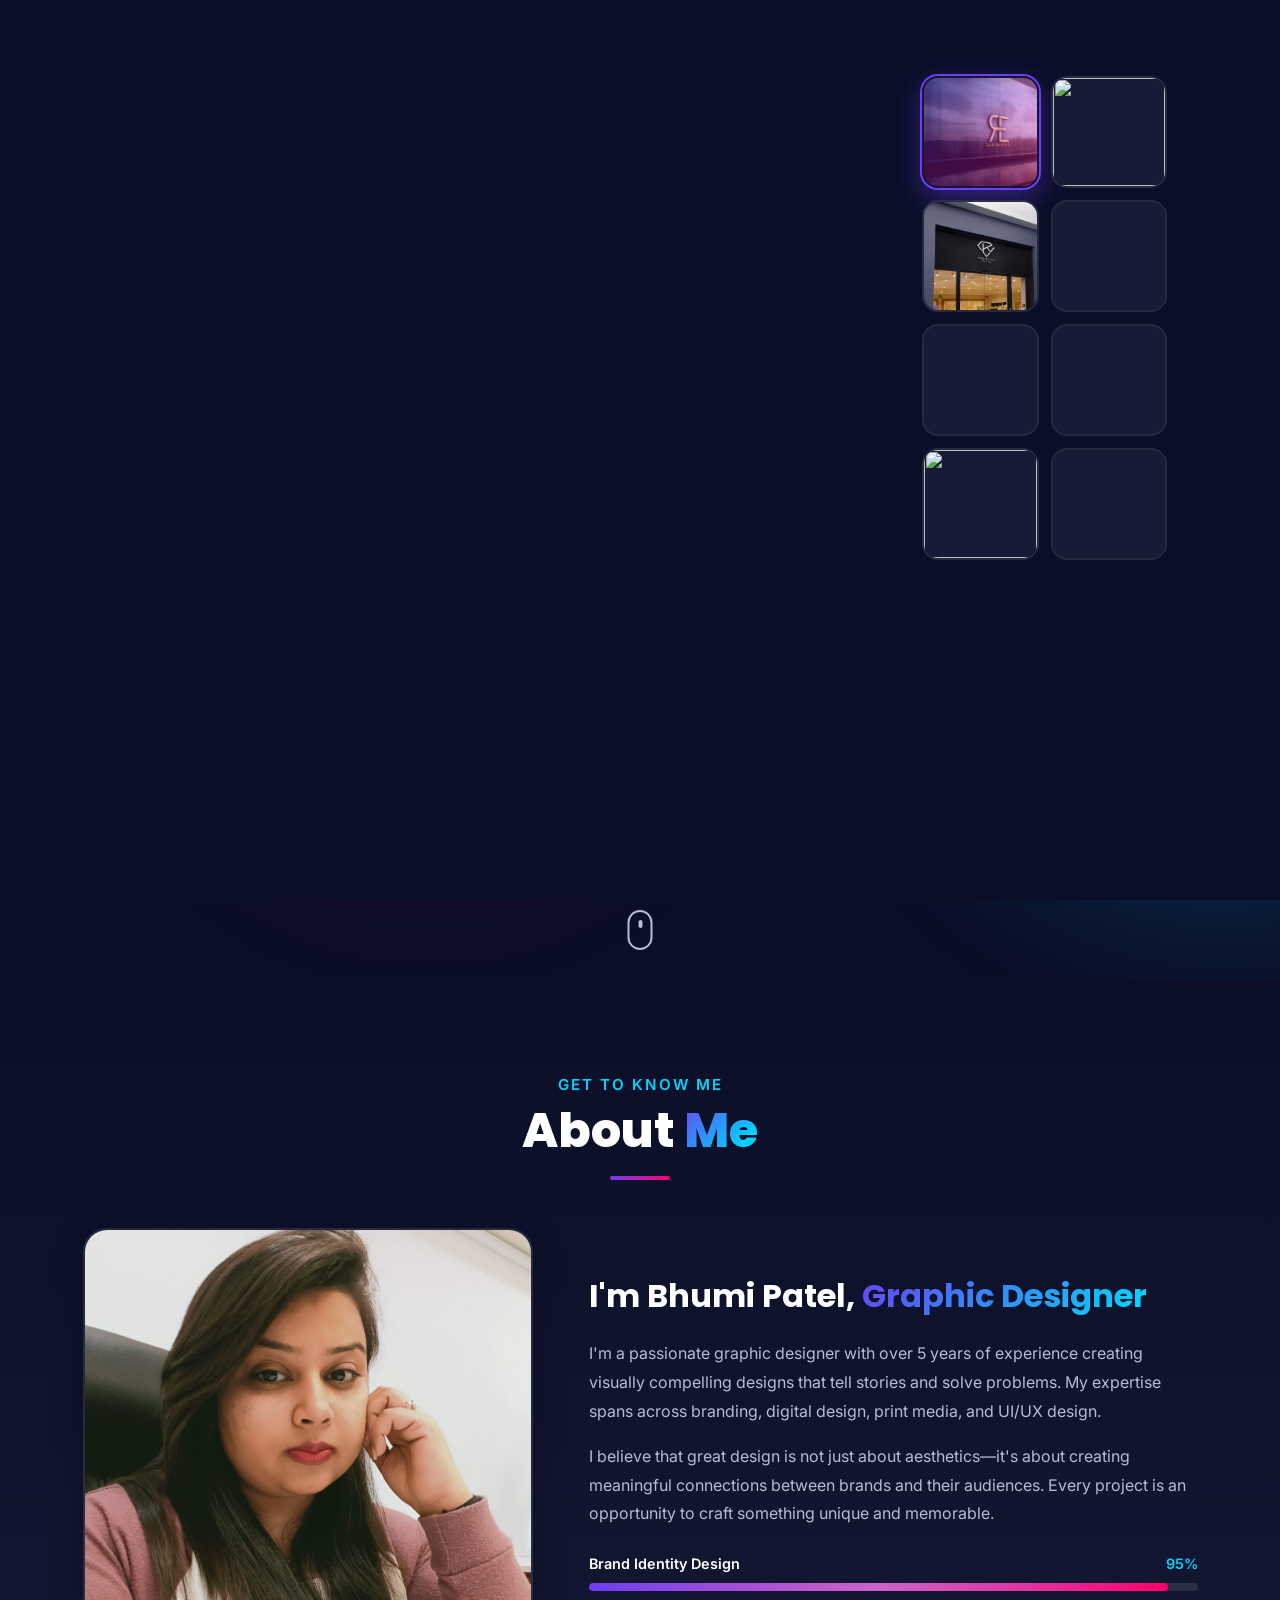
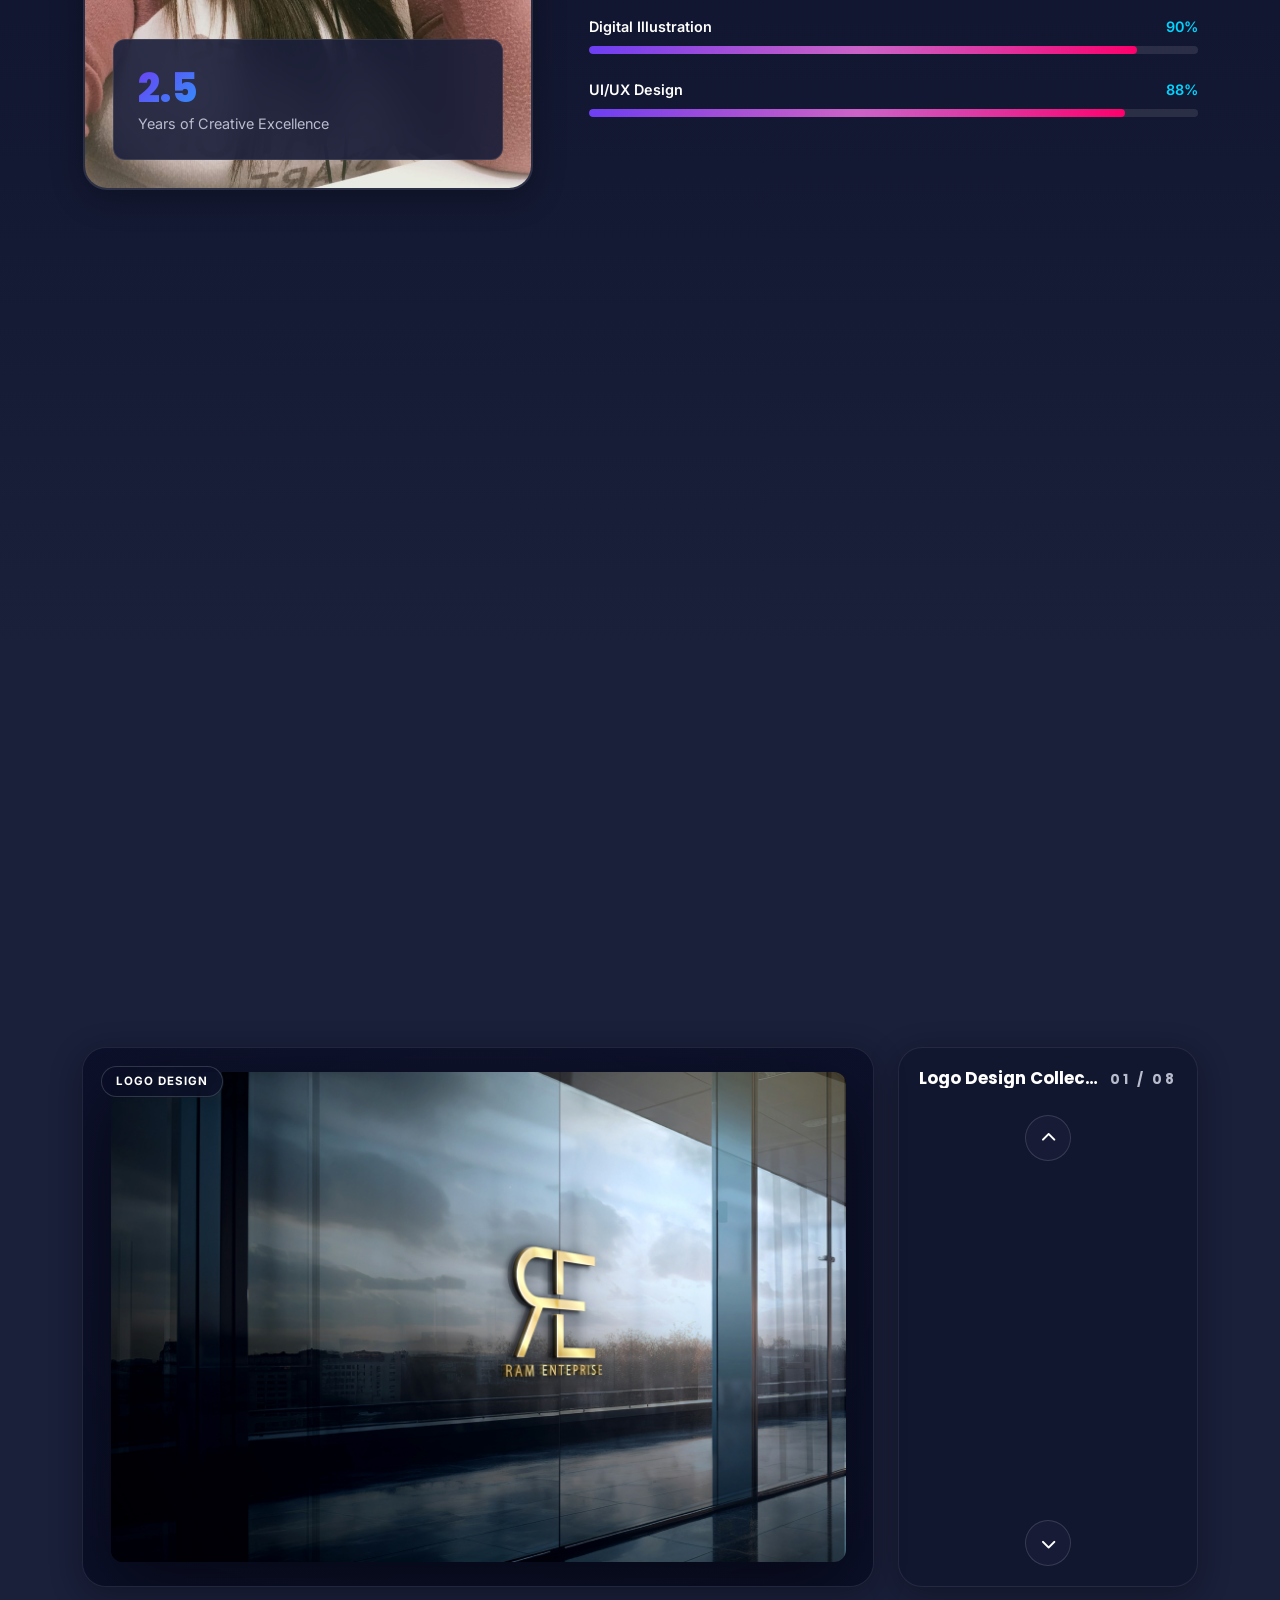
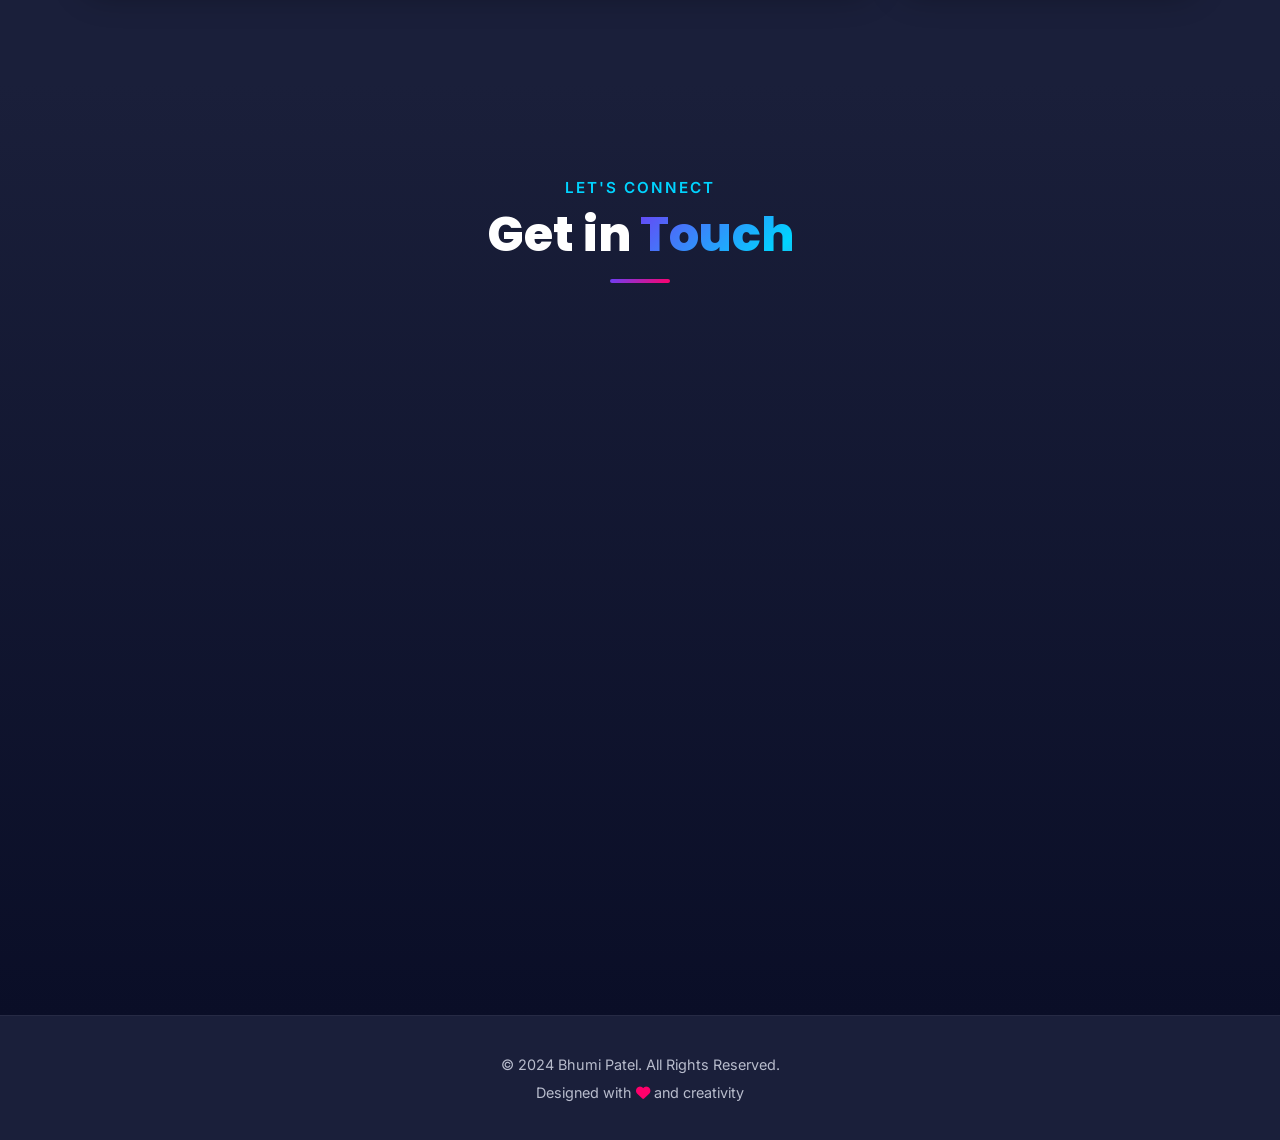
==== commit 3b1abe44: "Refactor UI and add new catagory and images" ====
--- a/index.html
+++ b/index.html
@@ -255,29 +255,51 @@
         </div>
     </section>
 
-    <!-- Portfolio Section -->
+    <!-- Portfolio Section — 3D Studio -->
     <section id="portfolio" class="portfolio-section section-padding">
         <div class="container">
+            <!-- Section Header -->
             <div class="section-header text-center" data-aos="fade-up">
-                <h6 class="section-subtitle">My Creative Work</h6>
+                <h6 class="section-subtitle">My Work</h6>
                 <h2 class="section-title">Featured <span class="gradient-text">Portfolio</span></h2>
                 <div class="title-underline"></div>
             </div>
 
-            <!-- Portfolio Filter -->
-            <div class="portfolio-filter text-center mt-5" data-aos="fade-up">
-                <!--<button class="filter-btn " data-filter="branding">Brand Identity</button>-->
-                <button class="filter-btn active" data-filter="logo">Logo Design</button>
-                <button class="filter-btn" data-filter="uiux">UI UX Design</button>
-                <button class="filter-btn" data-filter="social">Social Media</button>
-                <button class="filter-btn" data-filter="beauty">Beauty Studio</button>
-                <button class="filter-btn" data-filter="festival">Festival Posts</button>
-                <!--<button class="filter-btn" data-filter="print">Print Design</button>-->
-            </div>
-
-            <!-- Portfolio Grid -->
-            <div id="portfolio-grid" class="portfolio-grid mt-5">
-                <!-- Data dynamically loaded from projects.json -->
+            <!-- Category Line -->
+            <div class="portfolio-filter text-center" data-aos="fade-up">
+                <!-- Buttons are generated from js/projects-data.js (order + names come
+                     from the data) — add a category there and it appears here automatically. -->
+            </div>
+
+            <!-- 3D Studio: display left + side panel (title / counter / work line) -->
+            <div class="ps-studio">
+                <div class="ps-layout">
+                    <!-- Main Display -->
+                    <div class="ps-stage" id="psStage">
+                        <span class="ps-chip ps-chip-cat" id="psChip"></span>
+                        <span class="ps-chip ps-chip-type" id="psType"><i class="fas fa-play"></i> Video</span>
+                        <div class="ps-stage-inner" id="psStageInner"></div>
+                        <span class="ps-glow" aria-hidden="true"></span>
+                    </div>
+
+                    <!-- Side panel: title + counter + sequential line (Back / Next) -->
+                    <aside class="ps-side">
+                        <div class="ps-side-head">
+                            <h3 id="psTitle"></h3>
+                            <span class="ps-count" id="psCount"></span>
+                        </div>
+
+                        <div class="ps-strip-wrap">
+                            <button type="button" class="ps-arrow" id="psPrev" aria-label="Previous work">
+                                <i class="fas fa-chevron-left"></i>
+                            </button>
+                            <div class="ps-strip" id="psStrip"></div>
+                            <button type="button" class="ps-arrow" id="psNext" aria-label="Next work">
+                                <i class="fas fa-chevron-right"></i>
+                            </button>
+                        </div>
+                    </aside>
+                </div>
             </div>
         </div>
     </section>
@@ -394,42 +416,12 @@
         </div>
     </footer>
 
-    <!-- Portfolio Modal -->
-    <div class="modal fade" id="portfolioModal" tabindex="-1">
-        <div class="modal-dialog modal-lg modal-dialog-centered">
-            <div class="modal-content">
-                <button type="button" class="modal-close" data-bs-dismiss="modal">
-                    <i class="fas fa-times"></i>
-                </button>
-                <div class="modal-body">
-                    <div id="projectCarousel" class="carousel slide mb-4" data-bs-ride="false">
-                        <div class="carousel-inner" id="modalCarouselContents">
-                            <!-- Images will be injected by JavaScript -->
-                        </div>
-                        <button class="carousel-control-prev" type="button" data-bs-target="#projectCarousel"
-                            data-bs-slide="prev">
-                            <span class="carousel-control-prev-icon" aria-hidden="true"></span>
-                            <span class="visually-hidden">Previous</span>
-                        </button>
-                        <button class="carousel-control-next" type="button" data-bs-target="#projectCarousel"
-                            data-bs-slide="next">
-                            <span class="carousel-control-next-icon" aria-hidden="true"></span>
-                            <span class="visually-hidden">Next</span>
-                        </button>
-                    </div>
-                    <div class="modal-project-info text-center mt-3">
-                        <span class="modal-category"></span>
-                    </div>
-                </div>
-            </div>
-        </div>
-    </div>
-
     <!-- Bootstrap JS -->
     <script src="https://cdn.jsdelivr.net/npm/bootstrap@5.3.2/dist/js/bootstrap.bundle.min.js"></script>
 
     <!-- Custom JS -->
     <script src="js/projects-data.js"></script>
+    <script src="js/data-loader.js"></script>
     <script src="js/script.js"></script>
 </body>
 
--- a/css/style.css
+++ b/css/style.css
@@ -60,6 +60,7 @@
 
 html {
     scroll-behavior: smooth;
+    scroll-padding-top: 90px; /* keep anchored sections clear of the fixed navbar */
 }
 
 body {
@@ -906,108 +907,536 @@
     box-shadow: 0 5px 15px rgba(108, 63, 245, 0.4);
 }
 
-.portfolio-grid {
+/* ========================================
+   Featured Portfolio — 3D Studio
+   (category line → display + side work panel)
+   ======================================== */
+.ps-studio {
+    margin-top: 2.5rem;
+}
+
+/* Display left, side panel right — everything on one screen */
+.ps-layout {
+    --ps-h: clamp(400px, 60vh, 600px);
     display: grid;
-    grid-template-columns: repeat(auto-fit, minmax(350px, 1fr));
-    gap: 2rem;
-}
-
-.portfolio-item {
+    grid-template-columns: minmax(0, 1fr) 300px;
+    gap: 1.5rem;
+    align-items: stretch;
+}
+
+/* Big display */
+.ps-stage {
+    position: relative;
+    height: var(--ps-h);
+    border-radius: var(--radius-xl);
+    border: 1px solid rgba(255, 255, 255, 0.08);
+    background: rgba(10, 14, 39, 0.65);
+    overflow: hidden;
+    perspective: 1400px;
+    box-shadow: var(--shadow-lg);
+    will-change: transform;
+}
+
+.ps-stage::before {
+    content: '';
+    position: absolute;
+    inset: -50px;
+    background-image: var(--ps-bg, none);
+    background-size: cover;
+    background-position: center;
+    filter: blur(45px) saturate(1.15);
+    opacity: 0.45;
+    transform: scale(1.15);
+    pointer-events: none;
+}
+
+.ps-stage::after {
+    content: '';
+    position: absolute;
+    inset: 0;
+    background: radial-gradient(120% 130% at 50% 25%, rgba(10, 14, 39, 0.1) 0%, rgba(10, 14, 39, 0.82) 100%);
+    pointer-events: none;
+}
+
+/* Glow pulse on the display — opacity-only so it never janks */
+.ps-glow {
+    position: absolute;
+    inset: 0;
+    z-index: 1;
+    border-radius: inherit;
+    pointer-events: none;
+    opacity: 0;
+    box-shadow: inset 0 0 60px rgba(108, 63, 245, 0.6), inset 0 0 22px rgba(255, 0, 107, 0.35);
+    transition: opacity 0.55s ease;
+}
+
+.ps-stage.ps-flash .ps-glow {
+    opacity: 1;
+    transition-duration: 0.18s;
+}
+
+.ps-stage-inner {
+    position: absolute;
+    inset: 0;
+    z-index: 1;
+    display: flex;
+    align-items: center;
+    justify-content: center;
+    padding: 1.5rem;
+    transform-style: preserve-3d;
+}
+
+.ps-stage-inner.ps-flip-right {
+    animation: psFlipRight 0.5s cubic-bezier(0.22, 0.8, 0.28, 1) both;
+}
+
+.ps-stage-inner.ps-flip-left {
+    animation: psFlipLeft 0.5s cubic-bezier(0.22, 0.8, 0.28, 1) both;
+}
+
+@keyframes psFlipRight {
+    from {
+        opacity: 0;
+        transform: translate3d(48px, 0, 0) rotateY(-42deg) scale(0.95);
+    }
+
+    to {
+        opacity: 1;
+        transform: none;
+    }
+}
+
+@keyframes psFlipLeft {
+    from {
+        opacity: 0;
+        transform: translate3d(-48px, 0, 0) rotateY(42deg) scale(0.95);
+    }
+
+    to {
+        opacity: 1;
+        transform: none;
+    }
+}
+
+.ps-media {
+    max-width: 100%;
+    max-height: 100%;
+    width: auto;
+    height: auto;
+    object-fit: contain;
+    border-radius: var(--radius-md);
+    background: #000;
+    box-shadow: 0 24px 70px rgba(0, 0, 0, 0.5);
+}
+
+/* Category with no media yet (e.g. a fresh one added to the JSON) */
+.ps-stage-empty {
+    display: flex;
+    flex-direction: column;
+    align-items: center;
+    justify-content: center;
+    gap: 0.8rem;
+    text-align: center;
+    color: rgba(255, 255, 255, 0.45);
+    font-size: 0.78rem;
+    font-weight: 600;
+    letter-spacing: 2px;
+    text-transform: uppercase;
+    border: 1px dashed rgba(255, 255, 255, 0.18);
+    border-radius: var(--radius-md);
+    padding: 3.5rem 2.5rem;
+    background: rgba(255, 255, 255, 0.015);
+}
+
+.ps-stage-empty i {
+    font-size: 1.6rem;
+    opacity: 0.7;
+}
+
+/* Chips on the display */
+.ps-chip {
+    position: absolute;
+    z-index: 2;
+    display: inline-flex;
+    align-items: center;
+    gap: 0.45rem;
+    padding: 0.35rem 0.9rem;
+    border-radius: 999px;
+    font-size: 0.72rem;
+    font-weight: 700;
+    letter-spacing: 1px;
+    text-transform: uppercase;
+    background: rgba(10, 14, 39, 0.7);
+    border: 1px solid rgba(255, 255, 255, 0.16);
+    backdrop-filter: blur(10px);
+    color: var(--color-text-primary);
+}
+
+.ps-chip-cat {
+    top: 1.1rem;
+    left: 1.1rem;
+}
+
+.ps-chip-type {
+    top: 1.1rem;
+    right: 1.1rem;
+    display: none;
+    background: var(--gradient-primary);
+    border-color: transparent;
+    box-shadow: 0 6px 18px rgba(108, 63, 245, 0.45);
+}
+
+.ps-chip-type.show {
+    display: inline-flex;
+}
+
+.ps-chip-type i {
+    font-size: 0.62rem;
+}
+
+/* Side panel: title + counter + work line */
+.ps-side {
+    display: flex;
+    flex-direction: column;
+    min-height: 0;
+    height: var(--ps-h);
+    padding: 1.25rem;
+    border-radius: var(--radius-xl);
+    border: 1px solid rgba(255, 255, 255, 0.08);
+    background: rgba(10, 14, 39, 0.45);
+    box-shadow: var(--shadow-lg);
+}
+
+.ps-side-head {
+    flex: 0 0 auto;
+    display: flex;
+    align-items: baseline;
+    justify-content: space-between;
+    gap: 0.75rem;
+    margin-bottom: 0.5rem;
+}
+
+.ps-side-head h3 {
+    font-family: var(--font-heading);
+    font-size: 1.05rem;
+    font-weight: 700;
+    margin: 0;
+    min-width: 0;
+    overflow: hidden;
+    text-overflow: ellipsis;
+    white-space: nowrap;
+}
+
+.ps-count {
+    font-family: var(--font-heading);
+    font-weight: 700;
+    letter-spacing: 3px;
+    font-size: 0.85rem;
+    color: var(--color-text-secondary);
+    white-space: nowrap;
+}
+
+/* Sequential line + Back / Next (vertical rail inside the side panel) */
+.ps-strip-wrap {
+    flex: 1 1 auto;
+    min-height: 0;
+    display: flex;
+    flex-direction: column;
+    align-items: center;
+    gap: 0.75rem;
+    margin-top: 1rem;
+}
+
+.ps-arrow {
+    flex: 0 0 auto;
+    width: 46px;
+    height: 46px;
+    border-radius: 50%;
+    border: 1px solid rgba(255, 255, 255, 0.14);
+    background: rgba(26, 31, 58, 0.7);
+    backdrop-filter: blur(10px);
+    color: var(--color-text-primary);
+    font-size: 0.95rem;
+    display: flex;
+    align-items: center;
+    justify-content: center;
+    cursor: pointer;
     transition: all var(--transition-normal);
 }
 
-.portfolio-item.hide {
+.ps-arrow:hover {
+    background: var(--gradient-primary);
+    border-color: transparent;
+    transform: translateY(-2px);
+    box-shadow: 0 8px 22px rgba(108, 63, 245, 0.45);
+}
+
+.ps-arrow:active {
+    transform: translateY(0) scale(0.95);
+}
+
+/* Vertical rail: chevrons point up / down */
+.ps-arrow i {
+    transform: rotate(90deg);
+}
+
+.ps-strip {
+    position: relative;
+    flex: 1 1 auto;
+    display: grid;
+    grid-template-columns: repeat(2, 1fr);
+    align-content: start;
+    gap: 0.75rem;
+    width: 100%;
+    min-height: 0;
+    overflow-y: auto;
+    overflow-x: hidden;
+    padding: 0.2rem 0.6rem 0.4rem 0.2rem;
+    scrollbar-width: none;
+    -ms-overflow-style: none;
+    scroll-behavior: smooth;
+}
+
+/* Give flying thumbs room to leave the rail while animating
+   (above the fan curtain, which sits at z-index 1200) */
+.ps-strip.ps-flying {
+    overflow: visible;
+    z-index: 1210;
+}
+
+.ps-strip::-webkit-scrollbar {
     display: none;
 }
 
-.portfolio-card {
+.ps-thumb {
     position: relative;
-    border-radius: var(--radius-lg);
+    width: 100%;
+    height: 112px;
+    padding: 0;
+    border-radius: 16px;
+    border: 2px solid rgba(255, 255, 255, 0.08);
+    background: rgba(26, 31, 58, 0.6);
+    cursor: pointer;
     overflow: hidden;
-    cursor: pointer;
-    height: 400px;
-    background: rgba(26, 31, 58, 0.6);
-    border: 1px solid rgba(255, 255, 255, 0.05);
-}
-
-.portfolio-image {
+    transition: border-color var(--transition-fast), box-shadow var(--transition-fast), opacity var(--transition-fast);
+}
+
+.ps-thumb-img {
+    position: absolute;
+    inset: 0;
+    display: block;
     width: 100%;
     height: 100%;
-    background-size: cover;
-    background-repeat: no-repeat;
-    background-position: center;
-    background-color: rgba(255, 255, 255, 0.01);
+    object-fit: cover;
+    background: rgba(26, 31, 58, 0.6);
     transition: transform var(--transition-slow);
 }
 
-/* Portfolio placeholder images with 3D Vector Style */
-.portfolio-img-1 {
-    background-image: url('https://images.unsplash.com/photo-1614850523296-d8c1af93d400?auto=format&fit=crop&q=80&w=800');
-}
-
-.portfolio-img-2 {
-    background-image: url('../img/social-3d.png');
-}
-
-.portfolio-img-3 {
-    background-image: url('https://images.unsplash.com/photo-1560750588-73207b1ef5b8?auto=format&fit=crop&q=80&w=800');
-}
-
-.portfolio-img-4 {
-    background-image: url('https://images.unsplash.com/photo-1514361892635-6b07e31e75f9?auto=format&fit=crop&q=80&w=800');
-}
-
-.portfolio-img-5 {
-    background-image: url('https://images.unsplash.com/photo-1572044162444-ad60f128bdea?auto=format&fit=crop&q=80&w=800');
-}
-
-.portfolio-img-6 {
-    background-image: url('https://images.unsplash.com/photo-1562577309-4932fdd64cd1?auto=format&fit=crop&q=80&w=800');
-}
-
-.portfolio-img-7 {
-    background-image: url('https://images.unsplash.com/photo-1581291518062-c9a796e50f34?auto=format&fit=crop&q=80&w=800');
-}
-
-.portfolio-overlay {
+.ps-thumb:hover {
+    border-color: rgba(255, 255, 255, 0.35);
+}
+
+.ps-thumb:hover .ps-thumb-img {
+    transform: scale(1.1);
+}
+
+.ps-thumb.active {
+    border-color: transparent;
+    box-shadow: 0 0 0 2px var(--color-primary), 0 10px 28px rgba(108, 63, 245, 0.45);
+}
+
+.ps-thumb.active .ps-thumb-img {
+    transform: scale(1.12);
+}
+
+.ps-thumb.active::after {
+    content: '';
     position: absolute;
-    top: 0;
-    left: 0;
-    width: 100%;
-    height: 100%;
-    background: linear-gradient(180deg, rgba(215, 177, 248, 0) 0%, rgba(237, 166, 222, 0.95) 100%);
-    display: flex;
-    align-items: flex-end;
+    inset: 0;
+    background: linear-gradient(135deg, rgba(108, 63, 245, 0.35) 0%, rgba(255, 0, 107, 0.35) 100%);
+    pointer-events: none;
+}
+
+.ps-thumb-play {
+    position: absolute;
+    top: 50%;
+    left: 50%;
+    transform: translate(-50%, -50%);
+    z-index: 2;
+    width: 30px;
+    height: 30px;
+    border-radius: 50%;
+    display: flex;
+    align-items: center;
     justify-content: center;
+    font-size: 0.6rem;
+    color: var(--color-text-primary);
+    background: rgba(10, 14, 39, 0.72);
+    border: 1px solid rgba(255, 255, 255, 0.4);
+    backdrop-filter: blur(4px);
+    pointer-events: none;
+}
+
+.ps-thumb-play i {
+    padding-left: 2px;
+}
+
+/* Elements fly in, then settle into place
+   (--dx / --dy / --rx / --ry / --rz / --sc / --d are set by JS) */
+.ps-enter {
+    animation: psFlyIn 0.95s cubic-bezier(0.2, 0.85, 0.25, 1) both;
+    animation-delay: var(--d, 0ms);
+}
+
+@keyframes psFlyIn {
+    from {
+        opacity: 0;
+        transform: perspective(700px) translate3d(var(--dx, -260px), var(--dy, -190px), 160px) rotateX(var(--rx, 40deg)) rotateY(var(--ry, -55deg)) rotateZ(var(--rz, 12deg)) scale(var(--sc, 0.3));
+    }
+
+    to {
+        opacity: 1;
+        transform: perspective(700px) translate3d(0, 0, 0) rotateX(0) rotateY(0) rotateZ(0) scale(1);
+    }
+}
+
+/* Light 2D variant for the many thumbnails — compositor-friendly */
+.ps-enter-soft {
+    animation: psFlyInSoft 0.6s cubic-bezier(0.22, 0.85, 0.3, 1) both;
+    animation-delay: var(--d, 0ms);
+}
+
+@keyframes psFlyInSoft {
+    from {
+        opacity: 0;
+        transform: translate3d(var(--dx, -200px), var(--dy, 140px), 0) rotate(var(--rz, -10deg)) scale(var(--sc, 0.6));
+    }
+
+    to {
+        opacity: 1;
+        transform: translate3d(0, 0, 0) rotate(0deg) scale(1);
+    }
+}
+
+.ps-enter,
+.ps-enter-soft,
+.ps-fan-show {
+    will-change: transform, opacity;
+}
+
+/* Full-screen hand-fan show (first load / every category change): the works
+   appear as a closed stack, swing open left-to-right around the pivot,
+   hold in the middle of the screen, then sail into the side panel.
+   Timeline: 6% appear / 6–23% open (arc mid-points) / 23–64% hold (≈1s) /
+   64–100% glide home — keep in sync with the FAN_* values in JS.
+   (--fx / --fy / --frot = fan slot, --fx0 / --fy0 / --frot0 = closed stack,
+   --fxm1/--fxm2 = arc mid-points, --d = stagger, --fsc = card size) */
+.ps-fan-show {
+    animation: psFanShow 2.26s cubic-bezier(0.3, 0.75, 0.3, 1) both;
+    animation-delay: var(--d, 0ms);
+}
+
+@keyframes psFanShow {
+    0% {
+        opacity: 0;
+        transform: translate3d(var(--fx0, 0px), var(--fy0, 0px), 0) rotate(var(--frot0, -60deg)) scale(var(--fsc, 1.6));
+    }
+
+    6% {
+        opacity: 1;
+        transform: translate3d(var(--fx0, 0px), var(--fy0, 0px), 0) rotate(var(--frot0, -60deg)) scale(var(--fsc, 1.6));
+        animation-timing-function: cubic-bezier(0.5, 0, 0.8, 0.65);
+    }
+
+    11.7% {
+        opacity: 1;
+        transform: translate3d(var(--fxm1, 0px), var(--fym1, 0px), 0) rotate(var(--frotm1, 0deg)) scale(var(--fsc, 1.6));
+        animation-timing-function: linear;
+    }
+
+    17.3% {
+        opacity: 1;
+        transform: translate3d(var(--fxm2, 0px), var(--fym2, 0px), 0) rotate(var(--frotm2, 0deg)) scale(var(--fsc, 1.6));
+        animation-timing-function: cubic-bezier(0.2, 0.45, 0.35, 1);
+    }
+
+    23% {
+        opacity: 1;
+        transform: translate3d(var(--fx, 0px), var(--fy, 0px), 0) rotate(var(--frot, 0deg)) scale(var(--fsc, 1.6));
+    }
+
+    64% {
+        opacity: 1;
+        transform: translate3d(var(--fx, 0px), var(--fy, 0px), 0) rotate(var(--frot, 0deg)) scale(var(--fsc, 1.6));
+        animation-timing-function: cubic-bezier(0.45, 0.05, 0.25, 1);
+    }
+
+    100% {
+        opacity: 1;
+        transform: translate3d(0, 0, 0) rotate(0deg) scale(1);
+    }
+}
+
+/* Dark curtain: hides every section while the fan is on stage */
+.ps-fan-backdrop {
+    position: fixed;
+    inset: 0;
+    z-index: 1200;
+    background: var(--color-bg-dark);
     opacity: 0;
-    /* Hidden by default, shows on hover */
-    transition: opacity 0.3s ease;
-}
-
-.portfolio-card:hover .portfolio-overlay {
+    pointer-events: none;
+    transition: opacity 0.4s ease;
+}
+
+.ps-fan-backdrop.on {
     opacity: 1;
-    /* Show overlay on hover */
-}
-
-.portfolio-card:hover .portfolio-image {
-    transform: scale(1.05);
-    /* Zoom image on hover */
-}
-
-.portfolio-content {
-    text-align: center;
-    padding: 1.5rem;
-    transform: translateY(20px);
-    /* Start position below */
-    transition: transform 0.3s ease;
-}
-
-.portfolio-card:hover .portfolio-content {
-    transform: translateY(0);
-    /* Slide up on hover */
-}
-
-/* Modal Carousel Styles */
+    pointer-events: auto;
+}
+
+/* Fixed top layer: the works fly here during the show — above the curtain,
+   pinned to the viewport so nothing can cover or clip them */
+.ps-fan-layer {
+    position: fixed;
+    inset: 0;
+    z-index: 1300;
+    pointer-events: none;
+}
+
+/* Page stays still while the show runs (--ps-sbw = scrollbar width) */
+body.ps-fan-lock {
+    overflow: hidden;
+    padding-right: var(--ps-sbw, 0px);
+}
+
+/* Smaller screens: keep the fan compact */
+@media (max-width: 767px) {
+    .ps-fan-show {
+        --fsc: 1.2;
+    }
+}
+
+/* Reduced motion */
+@media (prefers-reduced-motion: reduce) {
+
+    .ps-enter,
+    .ps-enter-soft,
+    .ps-fan-show {
+        animation: none;
+    }
+
+    .ps-stage-inner.ps-flip-left,
+    .ps-stage-inner.ps-flip-right {
+        animation: none;
+    }
+
+    .ps-strip {
+        scroll-behavior: auto;
+    }
+}
+
+/* ========================================
+   Portfolio Modal Carousel (used by preview.html)
+   ======================================== */
 .modal-carousel-container {
     width: 100%;
     background: rgba(0, 0, 0, 0.2);
@@ -1059,46 +1488,10 @@
     opacity: 1;
 }
 
-.portfolio-category {
-    display: inline-block;
-    background: rgba(255, 255, 255, 0.2);
-    padding: 0.3rem 1rem;
-    border-radius: var(--radius-sm);
-    font-size: 0.85rem;
-    font-weight: 600;
-    margin-bottom: 0.5rem;
-    text-transform: uppercase;
-    letter-spacing: 1px;
-}
-
-.portfolio-title {
-    font-family: var(--font-heading);
-    font-size: 1.5rem;
-    font-weight: 700;
-    margin-bottom: 0.5rem;
-}
-
-.portfolio-description {
-    font-size: 0.95rem;
-    margin-bottom: 1.5rem;
-    opacity: 0.9;
-}
-
-.btn-view {
-    background: rgba(255, 255, 255, 0.2);
-    color: var(--color-text-primary);
-    border: 2px solid var(--color-text-primary);
-    padding: 0.6rem 1.5rem;
-    border-radius: var(--radius-md);
-    font-weight: 600;
-    cursor: pointer;
-    transition: all var(--transition-normal);
-}
-
-.btn-view:hover {
-    background: var(--color-text-primary);
-    color: var(--color-primary);
-    transform: translateY(-2px);
+/* Videos inside the modal carousel */
+video.modal-carousel-img {
+    background: #000;
+    outline: none;
 }
 
 /* ========================================
@@ -1161,6 +1554,7 @@
     text-decoration: none;
     margin: 0;
     transition: color var(--transition-fast);
+    overflow-wrap: anywhere; /* long emails never overflow on small phones */
 }
 
 .contact-details a:hover {
@@ -1510,6 +1904,49 @@
         margin-top: 1rem;
         width: 100%;
     }
+
+    .ps-layout {
+        grid-template-columns: 1fr;
+    }
+
+    .ps-stage {
+        height: auto;
+        aspect-ratio: 16 / 10;
+    }
+
+    .ps-side {
+        height: auto;
+    }
+
+    .ps-strip-wrap {
+        flex-direction: row;
+        margin-top: 1.25rem;
+    }
+
+    .ps-strip {
+        display: flex;
+        flex-direction: row;
+        width: auto;
+        overflow-x: auto;
+        overflow-y: hidden;
+        padding: 0.45rem 0.2rem 0.9rem;
+    }
+
+    .ps-arrow i {
+        transform: none;
+    }
+
+    .ps-thumb {
+        flex: 0 0 auto;
+        width: 84px;
+        height: 84px;
+        scroll-snap-align: center;
+    }
+
+    /* Nicer thumb swiping on touch devices */
+    .ps-strip {
+        scroll-snap-type: x proximity;
+    }
 }
 
 @media (max-width: 767px) {
@@ -1543,8 +1980,40 @@
         margin-top: 2rem;
     }
 
-    .portfolio-grid {
-        grid-template-columns: 1fr;
+    .ps-stage {
+        aspect-ratio: 4 / 3;
+    }
+
+    .ps-stage-inner {
+        padding: 1rem;
+    }
+
+    .ps-side-head h3 {
+        font-size: 1.05rem;
+    }
+
+    .ps-thumb {
+        width: 74px;
+        height: 74px;
+        border-radius: 14px;
+    }
+
+    .ps-arrow {
+        width: 44px;
+        height: 44px;
+    }
+
+    .ps-strip {
+        gap: 0.6rem;
+    }
+
+    .ps-side {
+        padding: 1rem;
+    }
+
+    .ps-strip-wrap {
+        margin-top: 0.75rem;
+        gap: 0.5rem;
     }
 
     .contact-form {
@@ -1573,8 +2042,55 @@
         font-size: 1.75rem;
     }
 
+    .section-padding {
+        padding: 3.25rem 0;
+    }
+
     .filter-btn {
         padding: 0.5rem 1rem;
         font-size: 0.85rem;
     }
+
+    .portfolio-filter {
+        gap: 0.6rem;
+    }
+
+    .hero-stats {
+        gap: 1.25rem;
+    }
+
+    .contact-info h3 {
+        font-size: 1.6rem;
+    }
+
+    .contact-item {
+        gap: 1rem;
+        padding: 1.15rem;
+    }
+
+    .about-heading {
+        font-size: 1.6rem;
+    }
+
+    .overlay-text h3 {
+        font-size: 2rem;
+    }
+
+    .tool-icon {
+        width: 84px;
+        height: 84px;
+    }
+
+    .ps-studio {
+        margin-top: 1.75rem;
+    }
+
+    .ps-thumb {
+        width: 64px;
+        height: 64px;
+    }
+
+    .ps-side-head h3 {
+        font-size: 0.98rem;
+    }
 }
